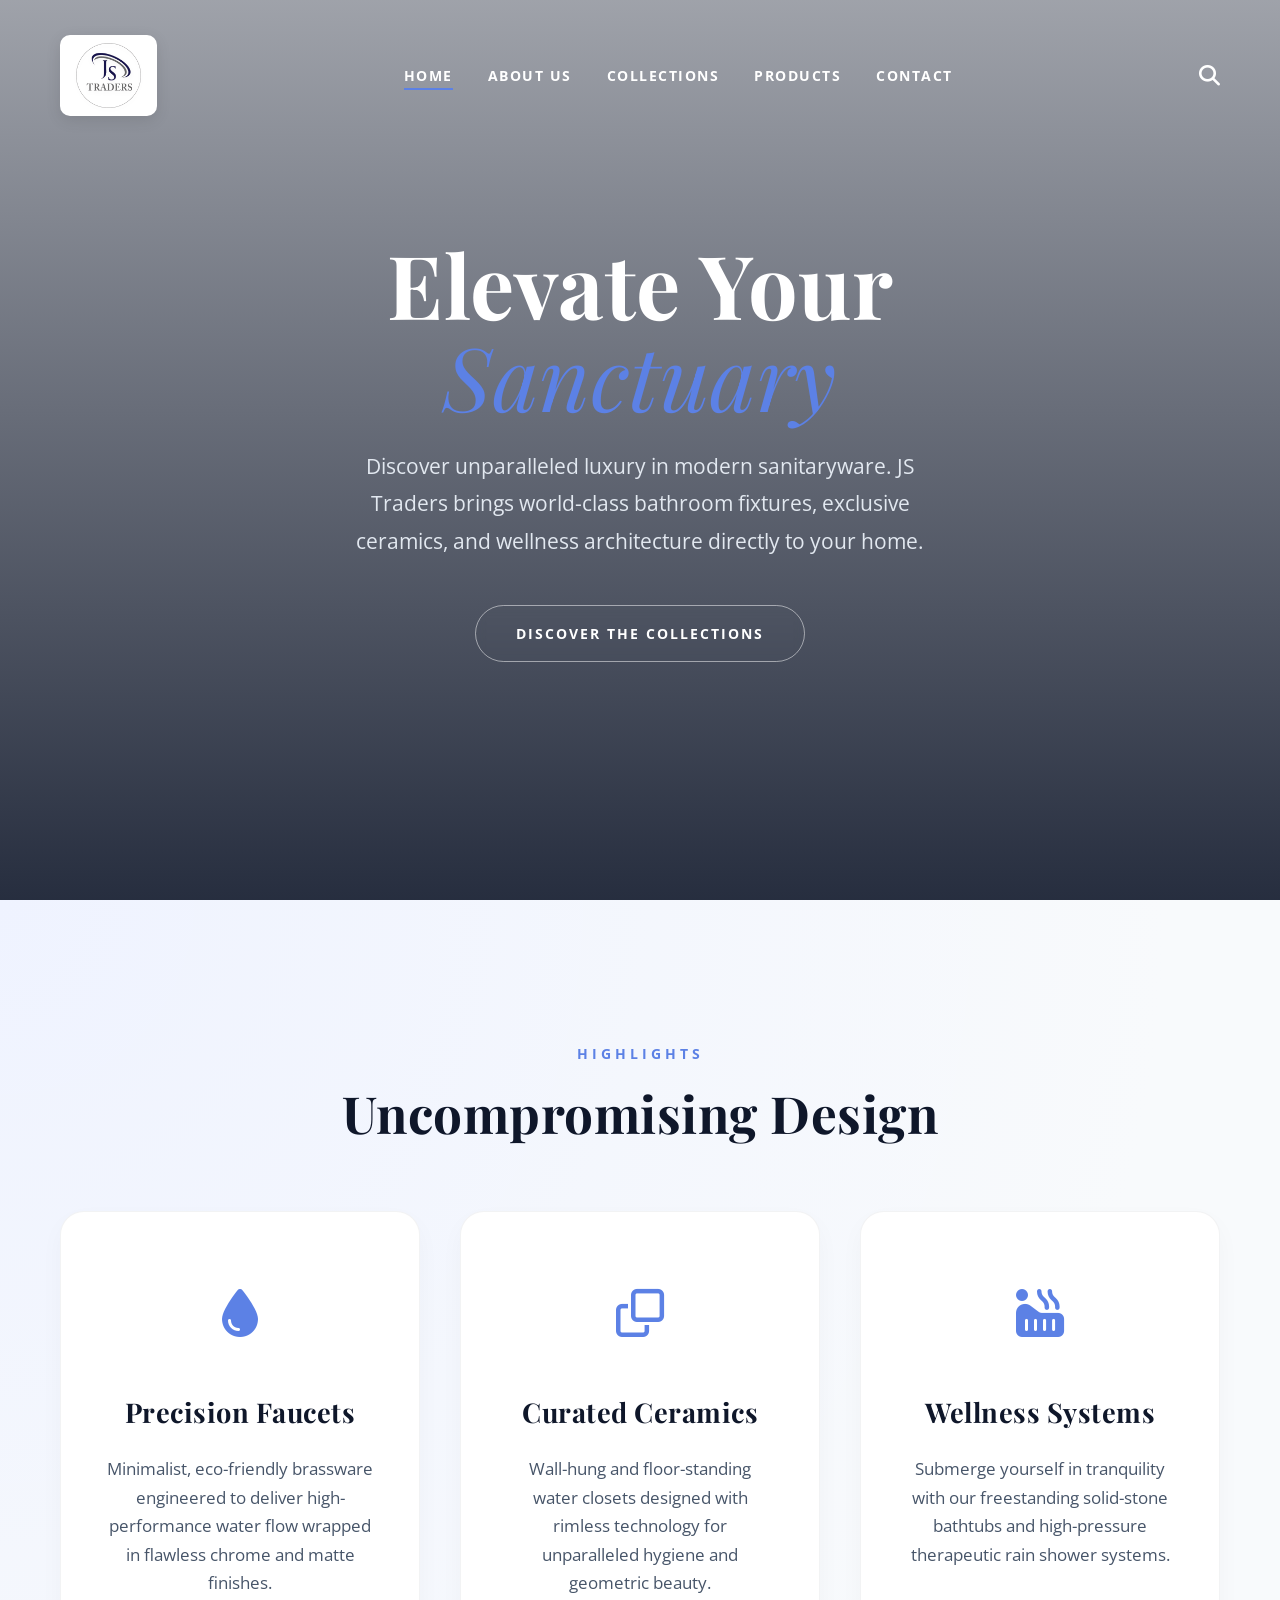
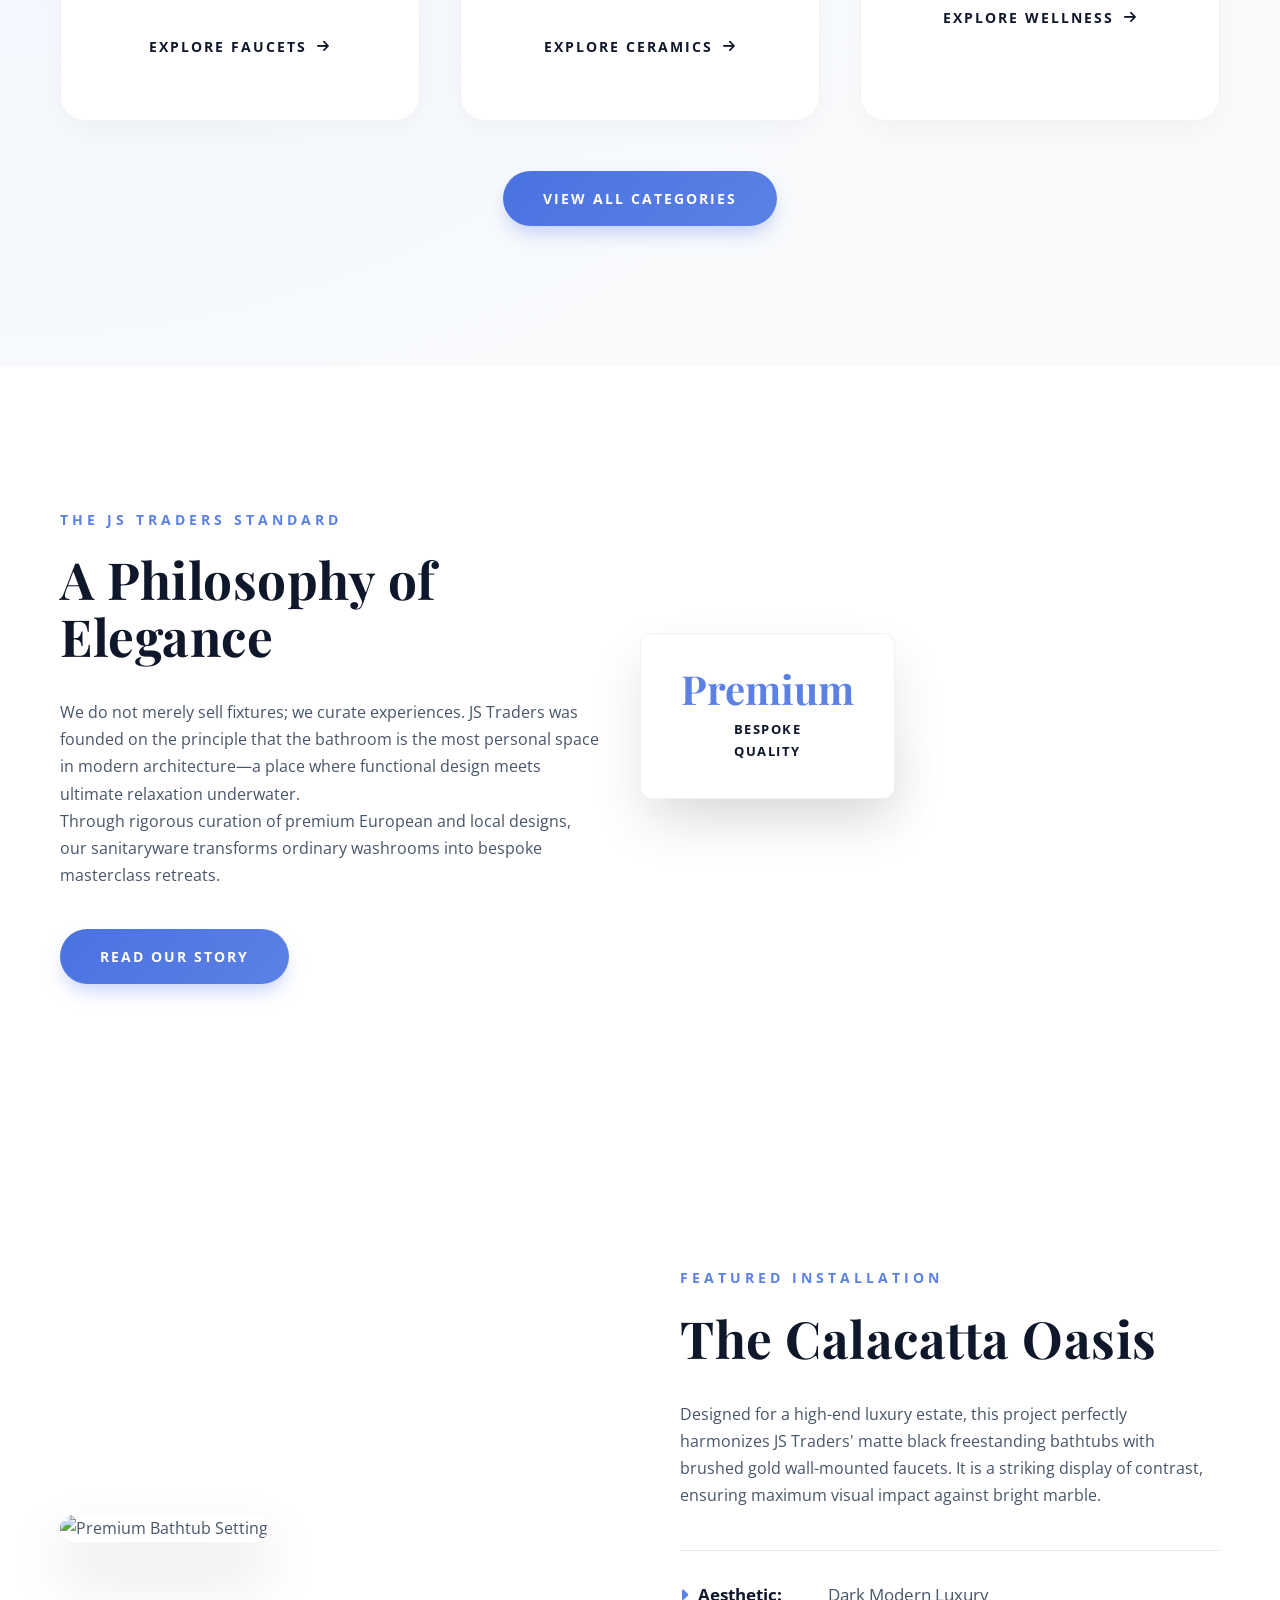
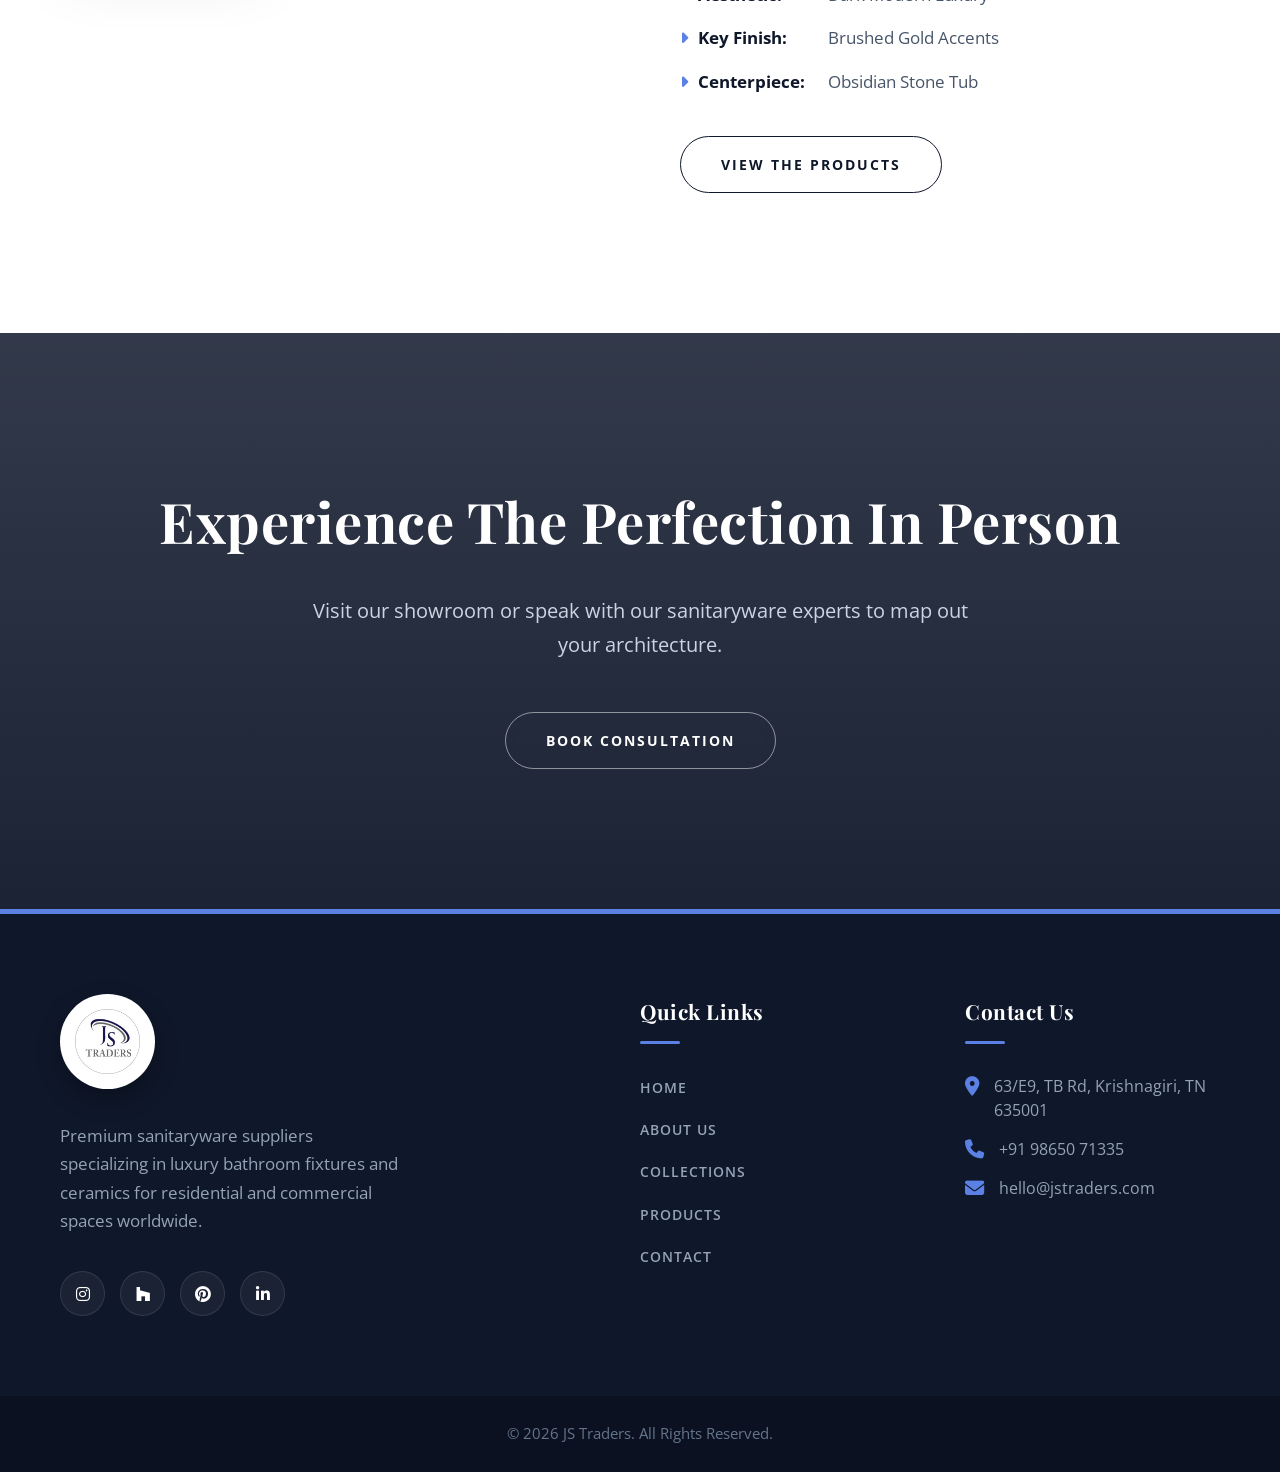
==== index.html @ c9eca6e4 "first commit" ====
<!DOCTYPE html>
<html lang="en">

<head>
    <meta charset="UTF-8">
    <meta name="viewport" content="width=device-width, initial-scale=1.0">
    <title>JS Traders | Premium Sanitaryware</title>
    <link rel="preconnect" href="https://fonts.googleapis.com">
    <link rel="preconnect" href="https://fonts.gstatic.com" crossorigin>
    <link
        href="https://fonts.googleapis.com/css2?family=Open+Sans:wght@300;400;600&family=Playfair+Display:ital,wght@0,400;0,600;0,700;1,400&display=swap"
        rel="stylesheet">
    <link rel="stylesheet" href="https://cdnjs.cloudflare.com/ajax/libs/font-awesome/6.4.0/css/all.min.css">
    <link rel="stylesheet" href="style.css">
</head>

<body>
    <header id="header" class="header">
        <div class="container header-container">
            <a href="index.html" class="logo">
                <img src="logo.png" alt="JS Traders Logo" class="logo-img">
            </a>
            <nav class="nav-menu">
                <ul class="nav-links">
                    <li><a href="index.html" class="active">Home</a></li>
                    <li><a href="about.html">About Us</a></li>
                    <li><a href="collections.html">Collections</a></li>
                    <li><a href="products.html">Products</a></li>
                    <li><a href="contact.html">Contact</a></li>
                </ul>
            </nav>
            <div class="header-actions">
                <button class="search-btn"><i class="fa-solid fa-magnifying-glass"></i></button>
                <button class="menu-toggle" id="menu-toggle">
                    <span class="bar"></span>
                    <span class="bar"></span>
                    <span class="bar"></span>
                </button>
            </div>
        </div>
    </header>

    <!-- Hero Section -->
    <section class="hero" id="home">
        <div class="hero-bg">
            <div class="hero-slide active"
                style="background-image: linear-gradient(rgba(15, 23, 42, 0.4), rgba(15, 23, 42, 0.9)), url('https://images.unsplash.com/photo-1620626011761-996317b8d101?auto=format&fit=crop&w=1920&q=80');">
            </div>
            <div class="hero-slide"
                style="background-image: linear-gradient(rgba(15, 23, 42, 0.4), rgba(15, 23, 42, 0.9)), url('https://images.unsplash.com/photo-1584622650111-993a426fbf0a?auto=format&fit=crop&w=1920&q=80');">
            </div>
            <div class="hero-slide"
                style="background-image: linear-gradient(rgba(15, 23, 42, 0.4), rgba(15, 23, 42, 0.9)), url('https://images.unsplash.com/photo-1600566753086-00f18efc2297?auto=format&fit=crop&w=1920&q=80');">
            </div>
            <div class="hero-slide"
                style="background-image: linear-gradient(rgba(15, 23, 42, 0.4), rgba(15, 23, 42, 0.9)), url('https://images.unsplash.com/photo-1552321554-5fefe8c9ef14?auto=format&fit=crop&w=1920&q=80');">
            </div>
            <div class="hero-slide"
                style="background-image: linear-gradient(rgba(15, 23, 42, 0.4), rgba(15, 23, 42, 0.9)), url('https://images.unsplash.com/photo-1507089947368-19c1da9775ae?auto=format&fit=crop&w=1920&q=80');">
            </div>
        </div>
        <div class="container hero-content">
            <h1 class="hero-title">Elevate Your <br><span>Sanctuary</span></h1>
            <p class="hero-subtitle">Discover unparalleled luxury in modern sanitaryware. JS Traders brings world-class
                bathroom fixtures, exclusive ceramics, and wellness architecture directly to your home.</p>
            <a href="collections.html" class="btn btn-primary">Discover The Collections</a>
        </div>
        <div class="scroll-down">
            <!-- Utilizing the dark theme styles over the image banner -->
            <span style="color: #fff;"></span>
            <div class="mouse" style="border-color: #fff;">
                <div class="wheel" style="background-color: #fff;"></div>
            </div>
        </div>
    </section>

    <!-- Core Collections Teaser -->
    <section class="explore" id="explore">
        <div class="container">
            <div class="section-header text-center">
                <h4 class="section-subtitle">HIGHLIGHTS</h4>
                <h2 class="section-title">Uncompromising Design</h2>
            </div>
            <div class="services-grid">
                <!-- Highlight 1 -->
                <div class="service-card">
                    <div class="service-icon">
                        <i class="fa-solid fa-droplet"></i>
                    </div>
                    <h3>Precision Faucets</h3>
                    <p>Minimalist, eco-friendly brassware engineered to deliver high-performance water flow wrapped in
                        flawless chrome and matte finishes.</p>
                    <a href="collections.html" class="service-link">Explore Faucets <i
                            class="fa-solid fa-arrow-right"></i></a>
                </div>
                <!-- Highlight 2 -->
                <div class="service-card">
                    <div class="service-icon">
                        <i class="fa-regular fa-clone"></i>
                    </div>
                    <h3>Curated Ceramics</h3>
                    <p>Wall-hung and floor-standing water closets designed with rimless technology for unparalleled
                        hygiene and geometric beauty.</p>
                    <a href="collections.html" class="service-link">Explore Ceramics <i
                            class="fa-solid fa-arrow-right"></i></a>
                </div>
                <!-- Highlight 3 -->
                <div class="service-card">
                    <div class="service-icon">
                        <i class="fa-solid fa-hot-tub-person"></i>
                    </div>
                    <h3>Wellness Systems</h3>
                    <p>Submerge yourself in tranquility with our freestanding solid-stone bathtubs and high-pressure
                        therapeutic rain shower systems.</p>
                    <a href="collections.html" class="service-link">Explore Wellness <i
                            class="fa-solid fa-arrow-right"></i></a>
                </div>
            </div>
            <div class="text-center" style="margin-top: 50px;">
                <a href="collections.html" class="btn btn-secondary">View All Categories</a>
            </div>
        </div>
    </section>

    <!-- About Section Teaser -->
    <section class="about" id="about">
        <div class="container about-container">
            <div class="about-text">
                <h4 class="section-subtitle">THE JS TRADERS STANDARD</h4>
                <h2 class="section-title">A Philosophy of Elegance</h2>
                <p>We do not merely sell fixtures; we curate experiences. JS Traders was founded on the principle that
                    the bathroom is the most personal space in modern architecture—a place where functional design meets
                    ultimate relaxation underwater.</p>
                <p>Through rigorous curation of premium European and local designs, our sanitaryware transforms ordinary
                    washrooms into bespoke masterclass retreats.</p>
                <a href="about.html" class="btn btn-secondary mt-4">Read Our Story</a>
            </div>
            <div class="about-image-wrapper">
                <img src="https://images.unsplash.com/photo-1584622650111-993a426fbf0a?ixlib=rb-4.0.3&auto=format&fit=crop&w=1000&q=80"
                    alt="Luxury Modern Bathroom" class="about-img">
                <div class="experience-badge">
                    <span class="years">Premium</span>
                    <span class="text">Bespoke<br>Quality</span>
                </div>
            </div>
        </div>
    </section>

    <!-- Featured Gallery Project -->
    <section class="featured-project" id="gallery">
        <div class="container featured-container">
            <div class="featured-image">
                <img src="https://images.unsplash.com/photo-1585128719715-46776b56a0d1?auto=format&fit=crop&w=800&h=450&q=80"
                    alt="Premium Bathtub Setting">
            </div>
            <div class="featured-content">
                <h4 class="section-subtitle">FEATURED INSTALLATION</h4>
                <h2 class="section-title">The Calacatta Oasis</h2>
                <p>Designed for a high-end luxury estate, this project perfectly harmonizes JS Traders' matte black
                    freestanding bathtubs with brushed gold wall-mounted faucets. It is a striking display of contrast,
                    ensuring maximum visual impact against bright marble.</p>
                <ul class="project-details">
                    <li><strong>Aesthetic:</strong> Dark Modern Luxury</li>
                    <li><strong>Key Finish:</strong> Brushed Gold Accents</li>
                    <li><strong>Centerpiece:</strong> Obsidian Stone Tub</li>
                </ul>
                <a href="products.html" class="btn btn-primary mt-4">View The Products</a>
            </div>
        </div>
    </section>

    <!-- Call to Action -->
    <section class="cta">
        <div class="container cta-container text-center">
            <h2>Experience The Perfection In Person</h2>
            <p>Visit our showroom or speak with our sanitaryware experts to map out your architecture.</p>
            <a href="contact.html" class="btn btn-primary">Book Consultation</a>
        </div>
    </section>

    <!-- Footer -->
    <footer id="contact" class="footer">
        <div class="container footer-grid">
            <div class="footer-col">
                <a href="index.html" class="logo footer-logo">
                    <img src="logo.png" alt="JS Traders Logo" class="logo-img">
                </a>
                <p class="footer-desc">Premium sanitaryware suppliers specializing in luxury bathroom fixtures and
                    ceramics for residential and commercial spaces worldwide.</p>
                <div class="social-links">
                    <a href="#"><i class="fa-brands fa-instagram"></i></a>
                    <a href="#"><i class="fa-brands fa-houzz"></i></a>
                    <a href="#"><i class="fa-brands fa-pinterest"></i></a>
                    <a href="#"><i class="fa-brands fa-linkedin-in"></i></a>
                </div>
            </div>
            <div class="footer-col">
                <h4>Quick Links</h4>
                <ul>
                    <li><a href="index.html">Home</a></li>
                    <li><a href="about.html">About Us</a></li>
                    <li><a href="collections.html">Collections</a></li>
                    <li><a href="products.html">Products</a></li>
                    <li><a href="contact.html">Contact</a></li>
                </ul>
            </div>
            <div class="footer-col">
                <h4>Contact Us</h4>
                <ul class="contact-info">
                    <li><i class="fa-solid fa-location-dot"></i> 63/E9, TB Rd, Krishnagiri, TN 635001</li>
                    <li><i class="fa-solid fa-phone"></i> +91 98650 71335</li>
                    <li><i class="fa-solid fa-envelope"></i> hello@jstraders.com</li>
                </ul>
            </div>
        </div>
        <div class="footer-bottom">
            <div class="container">
                <p>&copy; 2026 JS Traders. All Rights Reserved.</p>
            </div>
        </div>
    </footer>

    <script src="script.js"></script>
</body>

</html>
---- style.css ----
/* 
    JS Traders - Ultra Premium Sanitaryware Theme
    Logo Palette: Slate/Indigo & Sapphire Blue Highlights
*/

:root {
    --primary-color: #0F172A;
    /* Rich Deep Slate */
    --secondary-color: #5c81e5;
    /* User's Sapphire Blue Accent */
    --accent-light: #eff3ff;
    /* Sapphire Tint for backgrounds */
    --text-color: #475569;
    /* Soft reading grey */
    --text-muted: #94a3b8;
    /* Lighter grey for context */
    --bg-main: #ffffff;
    --bg-card: #f8fafc;
    /* Crisp architectural off-white */
    --bg-alt: #f1f5f9;
    --font-heading: 'Playfair Display', serif;
    --font-body: 'Open Sans', sans-serif;
    --transition: all 0.4s cubic-bezier(0.25, 0.8, 0.25, 1);
}

* {
    margin: 0;
    padding: 0;
    box-sizing: border-box;
}

html {
    scroll-behavior: smooth;
}

body {
    font-family: var(--font-body);
    background-color: var(--bg-main);
    color: var(--text-color);
    line-height: 1.7;
    overflow-x: hidden;
}

h1,
h2,
h3,
h4,
h5,
h6 {
    font-family: var(--font-heading);
    color: var(--primary-color);
    font-weight: 700;
    letter-spacing: 0.5px;
}

a {
    text-decoration: none;
    color: inherit;
    transition: var(--transition);
}

ul {
    list-style: none;
}

.container {
    max-width: 1200px;
    margin: 0 auto;
    padding: 0 20px;
}

/* Utilities */
.text-center {
    text-align: center;
}

.mt-4 {
    margin-top: 2.5rem;
}

.section-subtitle {
    display: inline-block;
    color: var(--secondary-color);
    font-family: var(--font-body);
    font-size: 0.85rem;
    font-weight: 700;
    text-transform: uppercase;
    letter-spacing: 4px;
    margin-bottom: 20px;
    position: relative;
}

.section-title {
    font-size: 3.2rem;
    color: var(--primary-color);
    margin-bottom: 35px;
    line-height: 1.1;
}

/* Animations Triggered by Observer */
.reveal-hidden {
    opacity: 0;
    transform: translateY(40px);
    transition: opacity 0.8s cubic-bezier(0.25, 1, 0.5, 1), transform 0.8s cubic-bezier(0.25, 1, 0.5, 1);
}

.reveal-visible {
    opacity: 1;
    transform: translateY(0);
}

.delay-1 {
    transition-delay: 0.1s;
}

.delay-2 {
    transition-delay: 0.2s;
}

/* Advanced Buttons */
.btn {
    display: inline-flex;
    align-items: center;
    justify-content: center;
    padding: 16px 40px;
    font-family: var(--font-body);
    font-size: 0.85rem;
    font-weight: 700;
    text-transform: uppercase;
    letter-spacing: 2px;
    cursor: pointer;
    border: none;
    outline: none;
    border-radius: 50px;
    /* Modern Pill Shape */
    position: relative;
    overflow: hidden;
    z-index: 1;
    transition: var(--transition);
}

.btn-primary {
    background-color: transparent;
    color: var(--primary-color);
    border: 1px solid var(--primary-color);
}

.hero .btn-primary,
.cta .btn-primary,
.page-title .btn-primary {
    color: #fff;
    border-color: rgba(255, 255, 255, 0.5);
    backdrop-filter: blur(5px);
}

.btn-primary::before {
    content: '';
    position: absolute;
    top: 0;
    left: 0;
    width: 0%;
    height: 100%;
    background-color: var(--primary-color);
    z-index: -1;
    transition: var(--transition);
}

.hero .btn-primary::before,
.cta .btn-primary::before {
    background-color: #fff;
}

.btn-primary:hover::before {
    width: 100%;
}

.btn-primary:hover {
    color: #fff;
    border-color: var(--primary-color);
    transform: translateY(-3px);
    box-shadow: 0 10px 20px rgba(0, 0, 0, 0.1);
}

.hero .btn-primary:hover,
.cta .btn-primary:hover {
    color: var(--primary-color);
    border-color: #fff;
}

.btn-secondary {
    background: linear-gradient(135deg, #4A72E0, var(--secondary-color));
    color: #fff;
    box-shadow: 0 10px 20px -5px rgba(92, 129, 229, 0.4);
}

.btn-secondary:hover {
    transform: translateY(-4px) scale(1.02);
    box-shadow: 0 15px 25px -5px rgba(92, 129, 229, 0.6);
}

/* Glassmorphism Header */
.header {
    position: fixed;
    top: 0;
    left: 0;
    width: 100%;
    padding: 35px 0;
    z-index: 1000;
    transition: all 0.5s cubic-bezier(0.16, 1, 0.3, 1);
}

.header.scrolled {
    padding: 15px 0;
    background-color: rgba(255, 255, 255, 0.85);
    backdrop-filter: blur(20px);
    -webkit-backdrop-filter: blur(20px);
    box-shadow: 0 10px 40px rgba(0, 0, 0, 0.05);
    border-bottom: 1px solid rgba(255, 255, 255, 0.5);
}

.header-container {
    display: flex;
    justify-content: space-between;
    align-items: center;
}

.header .logo {
    display: inline-flex;
    align-items: center;
    background: #ffffff;
    padding: 8px 16px;
    border-radius: 10px;
    box-shadow: 0 4px 15px rgba(0, 0, 0, 0.1);
    transition: var(--transition);
}

.header.scrolled .logo {
    background: transparent;
    padding: 0;
    box-shadow: none;
}

.logo-img {
    height: 65px;
    width: auto;
    display: block;
    filter: drop-shadow(0 2px 2px rgba(0, 0, 0, 0.05));
    transition: var(--transition);
    object-fit: contain;
}

.header.scrolled .logo-img {
    height: 55px;
}

.nav-links {
    display: flex;
    gap: 35px;
}

.nav-links li a {
    font-size: 0.9rem;
    font-weight: 700;
    text-transform: uppercase;
    letter-spacing: 1.5px;
    color: #fff;
    position: relative;
    padding-bottom: 5px;
}

.header.scrolled .nav-links li a {
    color: var(--primary-color);
}

.nav-links li a::after {
    content: '';
    position: absolute;
    bottom: 0;
    left: 0;
    width: 0;
    height: 2px;
    background-color: var(--secondary-color);
    transition: var(--transition);
}

.nav-links li a:hover::after,
.nav-links li a.active::after {
    width: 100%;
}

.nav-links li a:hover {
    color: var(--secondary-color);
}

.header.scrolled .nav-links li a:hover {
    color: var(--secondary-color);
}

.header-actions {
    display: flex;
    align-items: center;
    gap: 20px;
}

.search-btn {
    background: transparent;
    border: none;
    color: #fff;
    font-size: 1.3rem;
    cursor: pointer;
    transition: var(--transition);
}

.header.scrolled .search-btn {
    color: var(--primary-color);
}

.search-btn:hover,
.header.scrolled .search-btn:hover {
    transform: scale(1.1);
    color: var(--secondary-color);
}

.menu-toggle {
    display: none;
    background: transparent;
    border: none;
    cursor: pointer;
    flex-direction: column;
    gap: 6px;
    z-index: 1001;
}

.menu-toggle .bar {
    width: 30px;
    height: 2px;
    background-color: #fff;
    transition: var(--transition);
}

.header.scrolled .menu-toggle .bar {
    background-color: var(--primary-color);
}

/* Cinematic Subpage Title */
.page-title {
    padding-top: 200px;
    padding-bottom: 90px;
    background: linear-gradient(rgba(15, 23, 42, 0.7), rgba(15, 23, 42, 0.95)), url('https://images.unsplash.com/photo-1620626011761-996317b8d101?ixlib=rb-4.0.3') center/cover;
    text-align: center;
}

.page-title h1 {
    font-size: 4rem;
    color: #fff;
    margin-bottom: 15px;
    animation: fadeUp 1s ease-out forwards;
}

.page-title p {
    color: var(--secondary-color);
    font-size: 1.1rem;
    text-transform: uppercase;
    letter-spacing: 3px;
    font-weight: 600;
}

/* Dynamic Hero Section */
.hero {
    height: 100vh;
    display: flex;
    align-items: center;
    position: relative;
    overflow: hidden;
}

.hero-bg {
    position: absolute;
    top: 0;
    left: 0;
    width: 100%;
    height: 100%;
    z-index: -1;
    overflow: hidden;
}

.hero-slide {
    position: absolute;
    top: 0;
    left: 0;
    width: 100%;
    height: 100%;
    background-size: cover;
    background-position: center;
    opacity: 0;
    transition: opacity 1.5s ease-in-out, transform 10s ease-in-out;
    transform: scale(1.1);
}

.hero-slide.active {
    opacity: 1;
    transform: scale(1);
}

@keyframes zoomOut {
    0% {
        transform: scale(1.15);
    }

    100% {
        transform: scale(1);
    }
}

.hero-content {
    max-width: 850px;
    margin: 0 auto;
    text-align: center;
    display: flex;
    flex-direction: column;
    align-items: center;
}

.hero-title {
    font-size: 5.5rem;
    color: #ffffff;
    line-height: 1.05;
    margin-bottom: 25px;
    opacity: 0;
    transform: translateY(40px);
    animation: fadeUp 1.2s 0.3s forwards cubic-bezier(0.16, 1, 0.3, 1);
}

.hero-title span {
    color: var(--secondary-color);
    font-style: italic;
    font-weight: 400;
}

.hero-subtitle {
    font-size: 1.3rem;
    color: #e2e8f0;
    margin: 0 auto 45px auto;
    max-width: 600px;
    opacity: 0;
    transform: translateY(30px);
    animation: fadeUp 1.2s 0.5s forwards cubic-bezier(0.16, 1, 0.3, 1);
    line-height: 1.8;
}

.hero .btn {
    opacity: 0;
    transform: translateY(30px);
    animation: fadeUp 1.2s 0.7s forwards cubic-bezier(0.16, 1, 0.3, 1);
}

@keyframes fadeUp {
    to {
        opacity: 1;
        transform: translateY(0);
    }
}

/* About Section */
.about {
    padding: 140px 0;
    background-color: var(--bg-main);
}

.about-container {
    display: grid;
    grid-template-columns: 1fr 1fr;
    gap: 80px;
    align-items: center;
}

.about-image-wrapper {
    position: relative;
}

.about-img {
    width: 100%;
    height: auto;
    border-radius: 20px;
    box-shadow: 0 30px 60px rgba(15, 23, 42, 0.15);
}

.experience-badge {
    position: absolute;
    bottom: -40px;
    left: -40px;
    background-color: var(--bg-main);
    color: var(--primary-color);
    padding: 35px 40px;
    display: flex;
    flex-direction: column;
    align-items: center;
    justify-content: center;
    box-shadow: 0 25px 50px rgba(0, 0, 0, 0.1);
    border-radius: 12px;
    border: 1px solid rgba(0, 0, 0, 0.05);
}

.experience-badge .years {
    font-family: var(--font-heading);
    font-size: 2.5rem;
    font-weight: 700;
    line-height: 1;
    color: var(--secondary-color);
}

.experience-badge .text {
    font-weight: 700;
    text-transform: uppercase;
    text-align: center;
    letter-spacing: 1.5px;
    font-size: 0.8rem;
    margin-top: 10px;
    color: var(--primary-color);
}

/* Explore Services Container */
.explore {
    padding: 140px 0;
    background-color: var(--bg-card);
    position: relative;
}

.explore::before {
    content: '';
    position: absolute;
    top: 0;
    left: 0;
    width: 100%;
    height: 100%;
    background: radial-gradient(circle at top left, var(--accent-light), transparent 70%);
    pointer-events: none;
}

.services-grid {
    display: grid;
    grid-template-columns: repeat(3, 1fr);
    gap: 40px;
    margin-top: 70px;
}

/* Creative Hover Cards */
.service-card {
    background-color: #ffffff;
    padding: 60px 45px;
    border-radius: 24px;
    transition: all 0.5s cubic-bezier(0.16, 1, 0.3, 1);
    position: relative;
    overflow: hidden;
    box-shadow: 0 10px 25px rgba(15, 23, 42, 0.03);
    border: 1px solid rgba(15, 23, 42, 0.05);
    z-index: 1;
    text-align: center;
}

.service-card::after {
    content: '';
    position: absolute;
    bottom: 0;
    left: 0;
    width: 100%;
    height: 4px;
    background: var(--secondary-color);
    transform: scaleX(0);
    transform-origin: left;
    transition: transform 0.5s ease;
}

.service-card:hover {
    transform: translateY(-15px);
    box-shadow: 0 30px 60px rgba(92, 129, 229, 0.12);
    border-color: rgba(92, 129, 229, 0.2);
}

.service-card:hover::after {
    transform: scaleX(1);
}

.service-icon {
    font-size: 3rem;
    color: var(--secondary-color);
    margin-bottom: 35px;
    transition: transform 0.5s ease;
}

.service-card:hover .service-icon {
    transform: scale(1.1) rotate(5deg);
}

.service-card h3 {
    font-size: 1.7rem;
    color: var(--primary-color);
    margin-bottom: 20px;
}

.service-card p {
    color: var(--text-color);
    margin-bottom: 35px;
    font-size: 1.05rem;
}

.service-link {
    color: var(--primary-color);
    font-weight: 700;
    font-size: 0.85rem;
    text-transform: uppercase;
    letter-spacing: 2px;
    display: inline-flex;
    align-items: center;
    gap: 10px;
    position: relative;
}

.service-link i {
    transition: transform 0.3s ease;
}

.service-link:hover {
    color: var(--secondary-color);
}

.service-link:hover i {
    transform: translateX(5px);
}

/* Featured Project */
.featured-project {
    padding: 140px 0;
    background-color: var(--bg-main);
    overflow: hidden;
}

.featured-container {
    display: grid;
    grid-template-columns: 1fr 1fr;
    gap: 80px;
    align-items: center;
}

.featured-image {
    position: relative;
}

.featured-image img {
    width: 100%;
    height: 100%;
    object-fit: cover;
    box-shadow: 0 30px 60px rgba(15, 23, 42, 0.15);
    border-radius: 20px;
}

.featured-image::after {
    content: '';
    position: absolute;
    inset: -20px;
    border: 2px solid var(--accent-light);
    z-index: -1;
    border-radius: 25px;
    transform: translate(20px, 20px);
}

.project-details {
    margin-top: 40px;
    border-top: 1px solid rgba(0, 0, 0, 0.08);
    padding-top: 30px;
    display: grid;
    gap: 15px;
}

.project-details li {
    color: var(--text-color);
    font-size: 1.05rem;
    display: flex;
    align-items: center;
    gap: 10px;
}

.project-details li::before {
    content: '\f0da';
    font-family: "Font Awesome 6 Free";
    font-weight: 900;
    color: var(--secondary-color);
}

.project-details strong {
    color: var(--primary-color);
    min-width: 120px;
    font-weight: 700;
}

/* Call to Action */
.cta {
    padding: 140px 0;
    position: relative;
    isolation: isolate;
    background: linear-gradient(rgba(15, 23, 42, 0.85), rgba(15, 23, 42, 0.95)), url('https://images.unsplash.com/photo-1552321554-5fefe8c9ef14?ixlib=rb-4.0.3') center/cover fixed;
}

.cta h2 {
    font-size: 3.5rem;
    color: #fff;
    margin-bottom: 25px;
}

.cta p {
    font-size: 1.25rem;
    margin-bottom: 50px;
    color: #cbd5e1;
    max-width: 700px;
    margin-inline: auto;
}

/* Footer Deep Integration */
.footer {
    background-color: var(--primary-color);
    padding: 100px 0 0;
    position: relative;
    border-top: 5px solid var(--secondary-color);
}

.footer-grid {
    display: grid;
    grid-template-columns: 2fr 1fr 1fr;
    gap: 70px;
    margin-bottom: 80px;
}

.footer-logo {
    display: inline-block;
    margin-bottom: 25px;
    background: #fff;
    padding: 15px;
    border-radius: 50%;
    box-shadow: 0 10px 25px rgba(0, 0, 0, 0.3);
}

.footer-desc {
    color: #94a3b8;
    font-size: 1.05rem;
    margin-bottom: 35px;
    max-width: 340px;
}

.social-links {
    display: flex;
    gap: 15px;
}

.social-links a {
    display: flex;
    align-items: center;
    justify-content: center;
    width: 45px;
    height: 45px;
    background-color: rgba(255, 255, 255, 0.05);
    color: #fff;
    border-radius: 50%;
    transition: var(--transition);
    border: 1px solid rgba(255, 255, 255, 0.1);
}

.social-links a:hover {
    background-color: var(--secondary-color);
    color: #fff;
    transform: translateY(-5px);
    border-color: var(--secondary-color);
    box-shadow: 0 10px 20px rgba(92, 129, 229, 0.3);
}

.footer-col h4 {
    color: #fff;
    font-size: 1.3rem;
    margin-bottom: 30px;
    position: relative;
    padding-bottom: 15px;
}

.footer-col h4::after {
    content: '';
    position: absolute;
    bottom: 0;
    left: 0;
    width: 40px;
    height: 3px;
    background-color: var(--secondary-color);
    border-radius: 3px;
}

.footer-col ul {
    display: grid;
    gap: 15px;
}

.footer-col ul li a {
    color: #94a3b8;
    font-weight: 600;
    text-transform: uppercase;
    letter-spacing: 1px;
    font-size: 0.85rem;
    transition: var(--transition);
    display: inline-block;
}

.footer-col ul li a:hover {
    color: #fff;
    transform: translateX(8px);
}

.contact-info {
    display: grid;
    gap: 20px;
}

.contact-info li {
    display: flex;
    align-items: flex-start;
    gap: 15px;
    color: #94a3b8;
    line-height: 1.5;
}

.contact-info i {
    color: var(--secondary-color);
    font-size: 1.2rem;
    margin-top: 3px;
}

.footer-bottom {
    background-color: #0B1120;
    padding: 30px 0;
    text-align: center;
    color: #64748b;
    font-size: 0.95rem;
}

/* Contact Page Enhancements */
.contact-page {
    background-color: var(--bg-main);
}

.contact-layout {
    display: grid;
    grid-template-columns: 1fr 1.2fr;
    gap: 80px;
    align-items: start;
}

.contact-info-large li {
    display: flex;
    gap: 25px;
    margin-bottom: 40px;
}

.contact-info-large .icon i {
    font-size: 1.8rem;
    color: var(--secondary-color);
    background: var(--accent-light);
    width: 70px;
    height: 70px;
    display: flex;
    align-items: center;
    justify-content: center;
    border-radius: 50%;
    box-shadow: 0 10px 20px rgba(92, 129, 229, 0.1);
}

.contact-info-large h4 {
    margin-bottom: 8px;
    font-size: 1.3rem;
    color: var(--primary-color);
}

.contact-info-large p {
    color: var(--text-color);
    font-size: 1.05rem;
}

.contact-form-wrapper {
    background: #fff;
    padding: 50px;
    border-radius: 25px;
    box-shadow: 0 25px 50px rgba(15, 23, 42, 0.08);
    border: 1px solid rgba(15, 23, 42, 0.05);
}

.input-group {
    margin-bottom: 30px;
}

.input-group label {
    display: block;
    margin-bottom: 12px;
    color: var(--primary-color);
    font-weight: 700;
    font-size: 0.9rem;
    text-transform: uppercase;
    letter-spacing: 1px;
}

.input-group input,
.input-group select,
.input-group textarea {
    width: 100%;
    padding: 18px 20px;
    background: var(--bg-card);
    border: 1px solid rgba(0, 0, 0, 0.05);
    color: var(--primary-color);
    font-family: var(--font-body);
    font-size: 1rem;
    transition: var(--transition);
    border-radius: 12px;
}

.input-group input:focus,
.input-group select:focus,
.input-group textarea:focus {
    border-color: var(--secondary-color);
    background: #fff;
    outline: none;
    box-shadow: 0 0 0 4px rgba(92, 129, 229, 0.1);
}

/* Gallery Mastergrid */
.gallery-page {
    background-color: var(--bg-card);
}

.gallery-grid {
    display: grid;
    grid-template-columns: repeat(auto-fill, minmax(350px, 1fr));
    gap: 40px;
}

.gallery-item {
    position: relative;
    overflow: hidden;
    aspect-ratio: 16/9;
    border-radius: 20px;
    box-shadow: 0 20px 40px rgba(15, 23, 42, 0.08);
    cursor: pointer;
}

.gallery-item img {
    width: 100%;
    height: 100%;
    object-fit: cover;
    transition: transform 0.8s cubic-bezier(0.16, 1, 0.3, 1);
}

.gallery-item:hover img {
    transform: scale(1.1);
}

.gallery-overlay {
    position: absolute;
    inset: 0;
    background: linear-gradient(to top, rgba(15, 23, 42, 0.95) 0%, rgba(15, 23, 42, 0.4) 50%, transparent 100%);
    padding: 40px 30px;
    display: flex;
    flex-direction: column;
    justify-content: flex-end;
    opacity: 0;
    transition: all 0.5s ease;
}

.gallery-item:hover .gallery-overlay {
    opacity: 1;
}

.gallery-overlay h4 {
    color: #fff;
    font-size: 1.8rem;
    margin-bottom: 10px;
    transform: translateY(20px);
    transition: transform 0.5s cubic-bezier(0.16, 1, 0.3, 1);
}

.gallery-overlay p {
    color: var(--secondary-color);
    font-size: 0.9rem;
    text-transform: uppercase;
    letter-spacing: 2px;
    font-weight: 700;
    transform: translateY(20px);
    transition: transform 0.5s cubic-bezier(0.16, 1, 0.3, 1) 0.1s;
}

.gallery-item:hover h4,
.gallery-item:hover p {
    transform: translateY(0);
}

/* Responsive Overrides */
@media (max-width: 992px) {

    .about-container,
    .featured-container {
        grid-template-columns: 1fr;
    }

    .featured-image {
        order: -1;
    }

    .services-grid {
        grid-template-columns: repeat(2, 1fr);
    }

    .hero-title {
        font-size: 4rem;
    }

    .contact-layout {
        grid-template-columns: 1fr;
        gap: 40px;
    }
}

@media (max-width: 768px) {
    .nav-menu {
        position: fixed;
        top: 0;
        right: -100%;
        width: 100%;
        height: 100vh;
        background-color: rgba(15, 23, 42, 0.98);
        backdrop-filter: blur(15px);
        display: flex;
        align-items: center;
        justify-content: center;
        transition: var(--transition);
    }

    .nav-menu.active {
        right: 0;
    }

    .nav-links {
        flex-direction: column;
        align-items: center;
        gap: 40px;
    }

    .nav-links li a {
        font-size: 1.5rem;
    }

    .menu-toggle {
        display: flex;
    }

    .menu-toggle.active .bar:nth-child(1) {
        transform: translateY(8px) rotate(45deg);
        background-color: #fff !important;
    }

    .menu-toggle.active .bar:nth-child(2) {
        opacity: 0;
    }

    .menu-toggle.active .bar:nth-child(3) {
        transform: translateY(-8px) rotate(-45deg);
        background-color: #fff !important;
    }

    .services-grid {
        grid-template-columns: 1fr;
    }

    .footer-grid {
        grid-template-columns: 1fr;
        gap: 50px;
    }

    .hero-title {
        font-size: 3.2rem;
    }

    .section-title {
        font-size: 2.5rem;
    }
}

.footer {
    background-color: var(--primary-color);
    padding: 80px 0 0;
    position: relative;
    border-top: 5px solid var(--secondary-color);
}

.footer-bottom {
    background-color: #0B1120;
    padding: 25px 0;
    text-align: center;
    color: #64748b;
    font-size: 0.95rem;
}
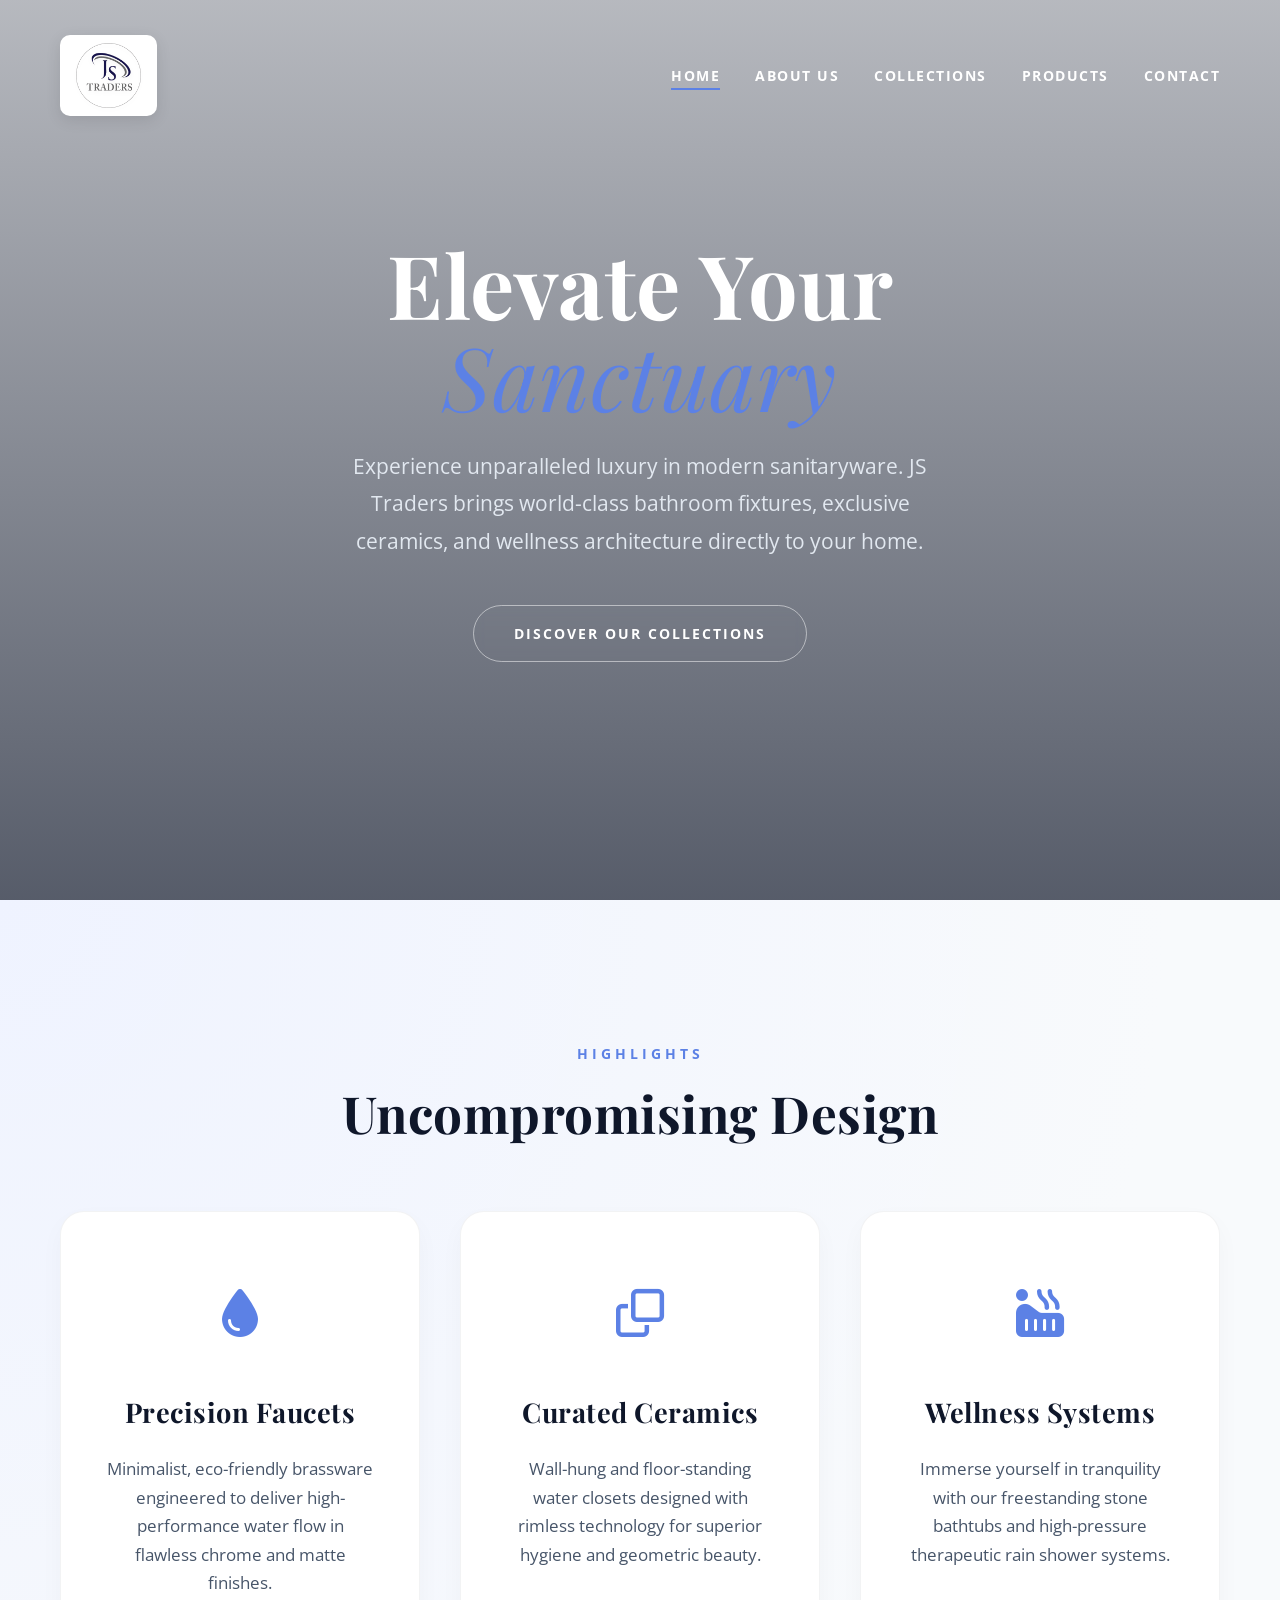
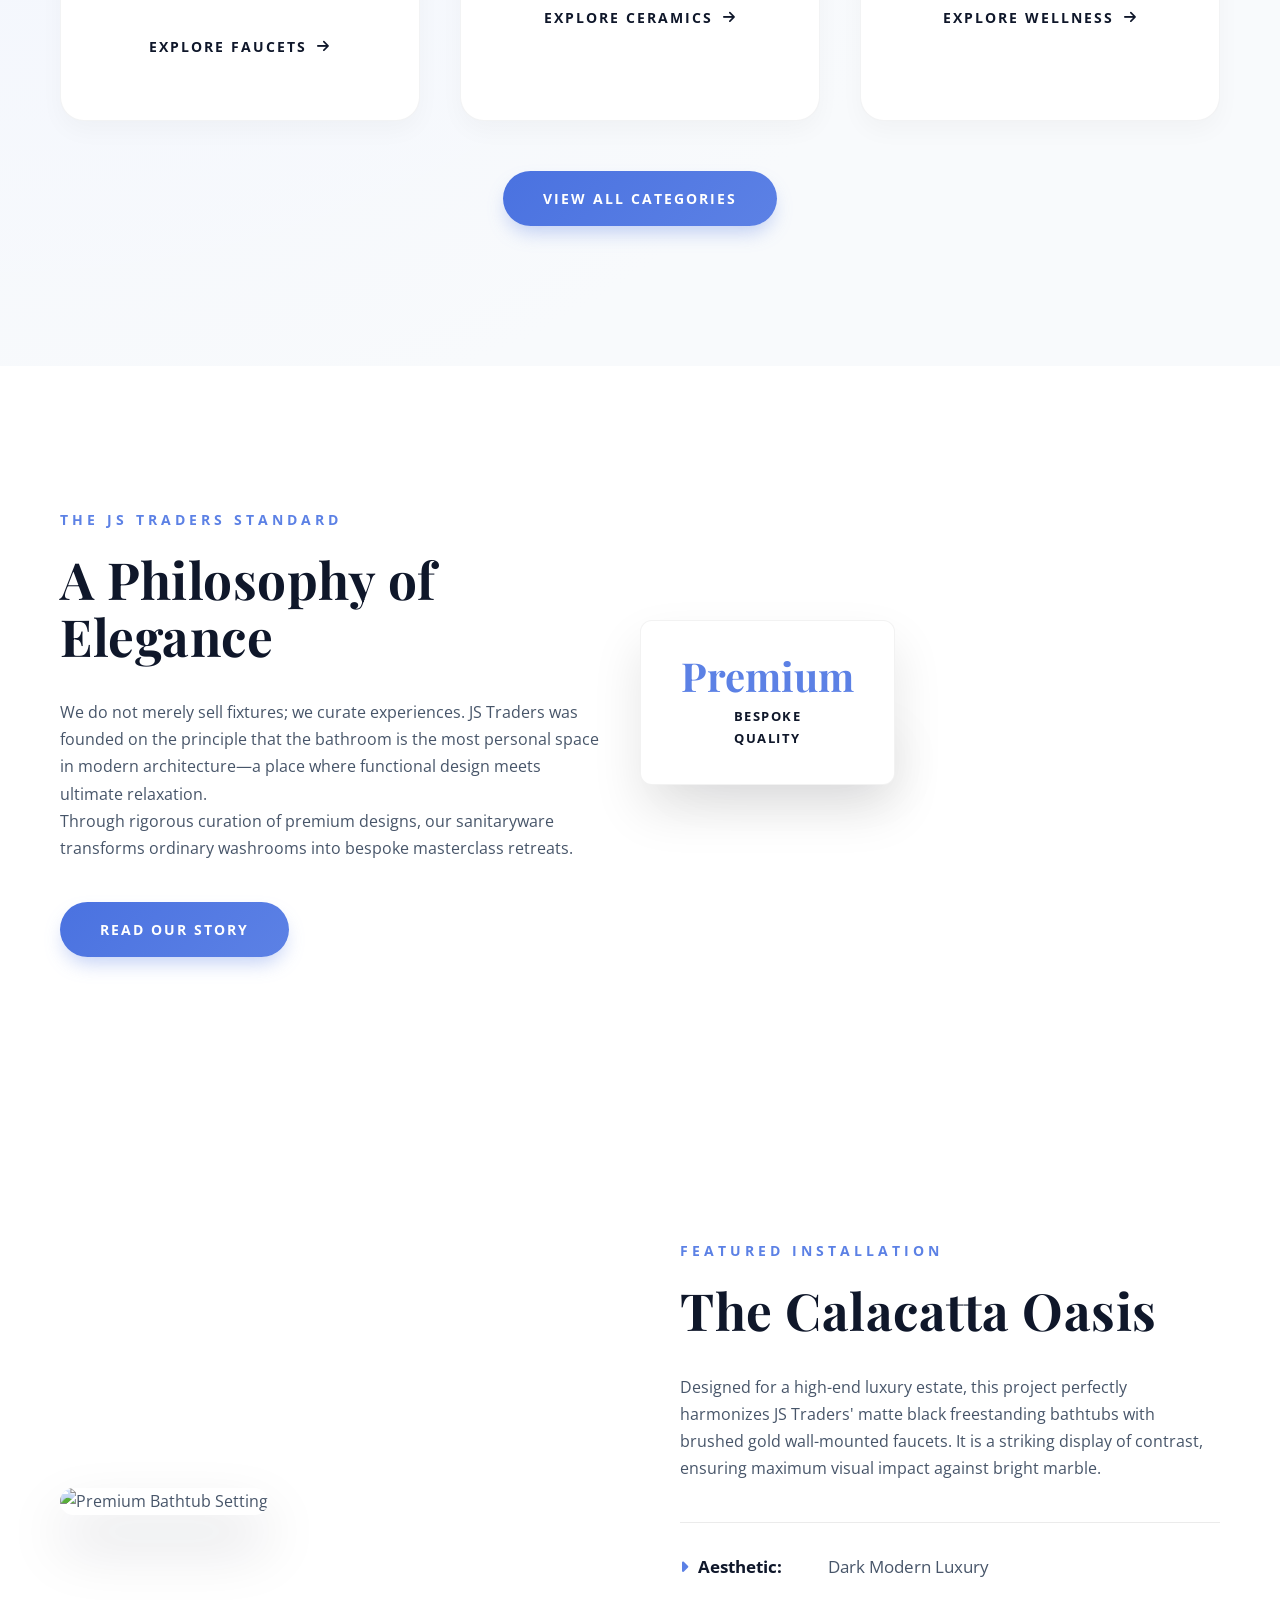
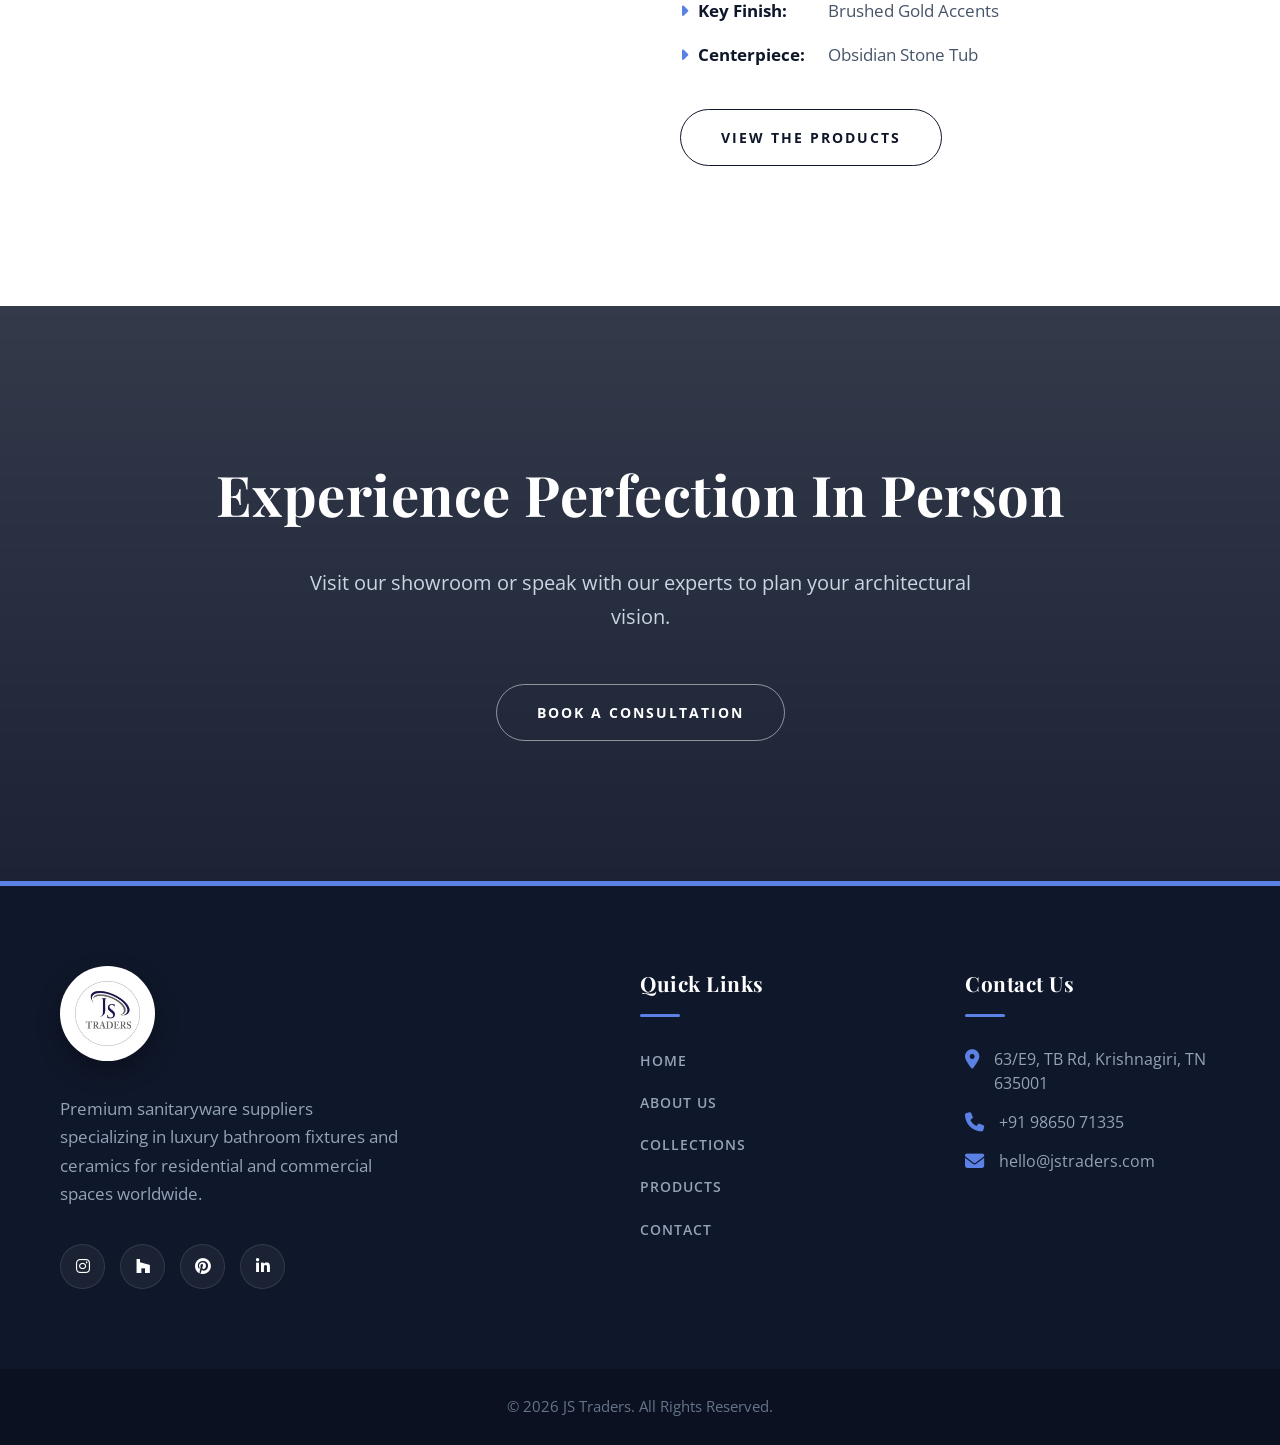
==== commit 7cdacf09: "changes" ====
--- a/index.html
+++ b/index.html
@@ -29,49 +29,26 @@
                     <li><a href="contact.html">Contact</a></li>
                 </ul>
             </nav>
-            <div class="header-actions">
-                <button class="search-btn"><i class="fa-solid fa-magnifying-glass"></i></button>
-                <button class="menu-toggle" id="menu-toggle">
-                    <span class="bar"></span>
-                    <span class="bar"></span>
-                    <span class="bar"></span>
-                </button>
-            </div>
+
         </div>
     </header>
 
     <!-- Hero Section -->
     <section class="hero" id="home">
         <div class="hero-bg">
-            <div class="hero-slide active"
-                style="background-image: linear-gradient(rgba(15, 23, 42, 0.4), rgba(15, 23, 42, 0.9)), url('https://images.unsplash.com/photo-1620626011761-996317b8d101?auto=format&fit=crop&w=1920&q=80');">
-            </div>
-            <div class="hero-slide"
-                style="background-image: linear-gradient(rgba(15, 23, 42, 0.4), rgba(15, 23, 42, 0.9)), url('https://images.unsplash.com/photo-1584622650111-993a426fbf0a?auto=format&fit=crop&w=1920&q=80');">
-            </div>
-            <div class="hero-slide"
-                style="background-image: linear-gradient(rgba(15, 23, 42, 0.4), rgba(15, 23, 42, 0.9)), url('https://images.unsplash.com/photo-1600566753086-00f18efc2297?auto=format&fit=crop&w=1920&q=80');">
-            </div>
-            <div class="hero-slide"
-                style="background-image: linear-gradient(rgba(15, 23, 42, 0.4), rgba(15, 23, 42, 0.9)), url('https://images.unsplash.com/photo-1552321554-5fefe8c9ef14?auto=format&fit=crop&w=1920&q=80');">
-            </div>
-            <div class="hero-slide"
-                style="background-image: linear-gradient(rgba(15, 23, 42, 0.4), rgba(15, 23, 42, 0.9)), url('https://images.unsplash.com/photo-1507089947368-19c1da9775ae?auto=format&fit=crop&w=1920&q=80');">
-            </div>
+            <video autoplay muted loop playsinline class="hero-video">
+                <source src="Video%20Project%201%20(1).mp4" type="video/mp4">
+            </video>
+            <div class="hero-overlay"></div>
         </div>
         <div class="container hero-content">
             <h1 class="hero-title">Elevate Your <br><span>Sanctuary</span></h1>
-            <p class="hero-subtitle">Discover unparalleled luxury in modern sanitaryware. JS Traders brings world-class
+            <p class="hero-subtitle">Experience unparalleled luxury in modern sanitaryware. JS Traders brings
+                world-class
                 bathroom fixtures, exclusive ceramics, and wellness architecture directly to your home.</p>
-            <a href="collections.html" class="btn btn-primary">Discover The Collections</a>
-        </div>
-        <div class="scroll-down">
-            <!-- Utilizing the dark theme styles over the image banner -->
-            <span style="color: #fff;"></span>
-            <div class="mouse" style="border-color: #fff;">
-                <div class="wheel" style="background-color: #fff;"></div>
-            </div>
-        </div>
+            <a href="collections.html" class="btn btn-primary">Discover Our Collections</a>
+        </div>
+
     </section>
 
     <!-- Core Collections Teaser -->
@@ -88,7 +65,7 @@
                         <i class="fa-solid fa-droplet"></i>
                     </div>
                     <h3>Precision Faucets</h3>
-                    <p>Minimalist, eco-friendly brassware engineered to deliver high-performance water flow wrapped in
+                    <p>Minimalist, eco-friendly brassware engineered to deliver high-performance water flow in
                         flawless chrome and matte finishes.</p>
                     <a href="collections.html" class="service-link">Explore Faucets <i
                             class="fa-solid fa-arrow-right"></i></a>
@@ -99,7 +76,7 @@
                         <i class="fa-regular fa-clone"></i>
                     </div>
                     <h3>Curated Ceramics</h3>
-                    <p>Wall-hung and floor-standing water closets designed with rimless technology for unparalleled
+                    <p>Wall-hung and floor-standing water closets designed with rimless technology for superior
                         hygiene and geometric beauty.</p>
                     <a href="collections.html" class="service-link">Explore Ceramics <i
                             class="fa-solid fa-arrow-right"></i></a>
@@ -110,7 +87,7 @@
                         <i class="fa-solid fa-hot-tub-person"></i>
                     </div>
                     <h3>Wellness Systems</h3>
-                    <p>Submerge yourself in tranquility with our freestanding solid-stone bathtubs and high-pressure
+                    <p>Immerse yourself in tranquility with our freestanding stone bathtubs and high-pressure
                         therapeutic rain shower systems.</p>
                     <a href="collections.html" class="service-link">Explore Wellness <i
                             class="fa-solid fa-arrow-right"></i></a>
@@ -130,8 +107,8 @@
                 <h2 class="section-title">A Philosophy of Elegance</h2>
                 <p>We do not merely sell fixtures; we curate experiences. JS Traders was founded on the principle that
                     the bathroom is the most personal space in modern architecture—a place where functional design meets
-                    ultimate relaxation underwater.</p>
-                <p>Through rigorous curation of premium European and local designs, our sanitaryware transforms ordinary
+                    ultimate relaxation.</p>
+                <p>Through rigorous curation of premium designs, our sanitaryware transforms ordinary
                     washrooms into bespoke masterclass retreats.</p>
                 <a href="about.html" class="btn btn-secondary mt-4">Read Our Story</a>
             </div>
@@ -172,9 +149,9 @@
     <!-- Call to Action -->
     <section class="cta">
         <div class="container cta-container text-center">
-            <h2>Experience The Perfection In Person</h2>
-            <p>Visit our showroom or speak with our sanitaryware experts to map out your architecture.</p>
-            <a href="contact.html" class="btn btn-primary">Book Consultation</a>
+            <h2>Experience Perfection In Person</h2>
+            <p>Visit our showroom or speak with our experts to plan your architectural vision.</p>
+            <a href="contact.html" class="btn btn-primary">Book a Consultation</a>
         </div>
     </section>
 
--- a/style.css
+++ b/style.css
@@ -384,32 +384,25 @@
     overflow: hidden;
 }
 
-.hero-slide {
+.hero-video {
+    position: absolute;
+    top: 50%;
+    left: 50%;
+    width: 100%;
+    height: 100%;
+    object-fit: cover;
+    transform: translate(-50%, -50%);
+    z-index: -2;
+}
+
+.hero-overlay {
     position: absolute;
     top: 0;
     left: 0;
     width: 100%;
     height: 100%;
-    background-size: cover;
-    background-position: center;
-    opacity: 0;
-    transition: opacity 1.5s ease-in-out, transform 10s ease-in-out;
-    transform: scale(1.1);
-}
-
-.hero-slide.active {
-    opacity: 1;
-    transform: scale(1);
-}
-
-@keyframes zoomOut {
-    0% {
-        transform: scale(1.15);
-    }
-
-    100% {
-        transform: scale(1);
-    }
+    background: linear-gradient(rgba(15, 23, 42, 0.3), rgba(15, 23, 42, 0.7));
+    z-index: -1;
 }
 
 .hero-content {
@@ -419,6 +412,8 @@
     display: flex;
     flex-direction: column;
     align-items: center;
+    position: relative;
+    z-index: 2;
 }
 
 .hero-title {
@@ -932,7 +927,7 @@
 
 .gallery-grid {
     display: grid;
-    grid-template-columns: repeat(auto-fill, minmax(350px, 1fr));
+    grid-template-columns: repeat(auto-fill, minmax(280px, 1fr));
     gap: 40px;
 }
 
@@ -1034,6 +1029,7 @@
         align-items: center;
         justify-content: center;
         transition: var(--transition);
+        z-index: 999;
     }
 
     .nav-menu.active {
@@ -1083,6 +1079,28 @@
 
     .section-title {
         font-size: 2.5rem;
+    }
+}
+
+@media (max-width: 480px) {
+    .hero-title {
+        font-size: 2.5rem;
+    }
+
+    .section-title {
+        font-size: 2rem;
+    }
+
+    .container {
+        padding: 0 20px;
+    }
+
+    .gallery-grid {
+        grid-template-columns: 1fr;
+    }
+
+    .hero-subtitle {
+        font-size: 1rem;
     }
 }
 
@@ -1099,4 +1117,43 @@
     text-align: center;
     color: #64748b;
     font-size: 0.95rem;
+}
+
+html,
+body {
+    overflow-x: hidden;
+    width: 100%;
+}
+
+.grid-container {
+    display: grid;
+    grid-template-columns: repeat(2, 1fr);
+    gap: 50px;
+    color: var(--text-color);
+}
+
+.grid-item img {
+    max-width: 100%;
+    height: auto;
+    border-radius: 10px;
+}
+
+.left-part h1 {
+    font-size: 2rem;
+    font-weight: 700;
+    margin-bottom: 20px;
+}
+
+.left-part p {
+    font-size: 1rem;
+    font-weight: 400;
+    margin-bottom: 20px;
+}
+
+.left-part {
+    padding: 20px;
+}
+
+.right-part {
+    padding: 20px;
 }
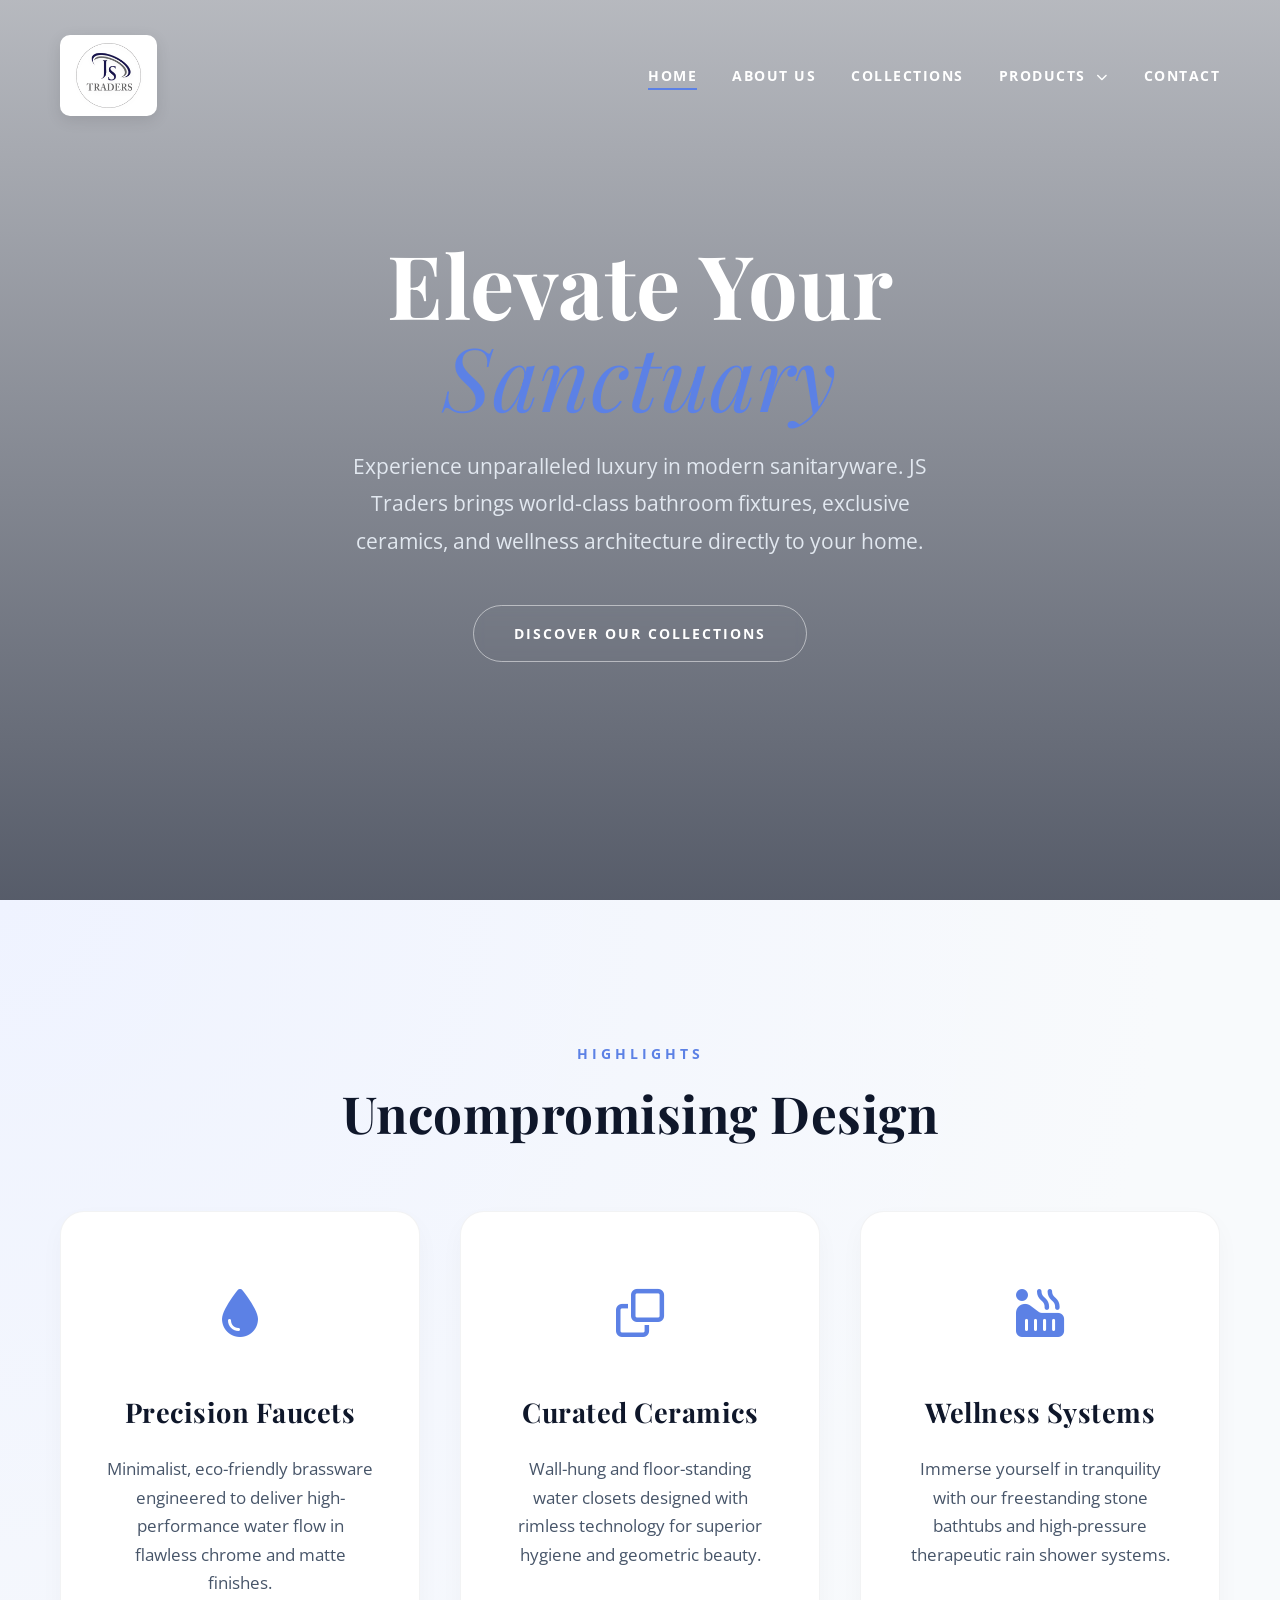
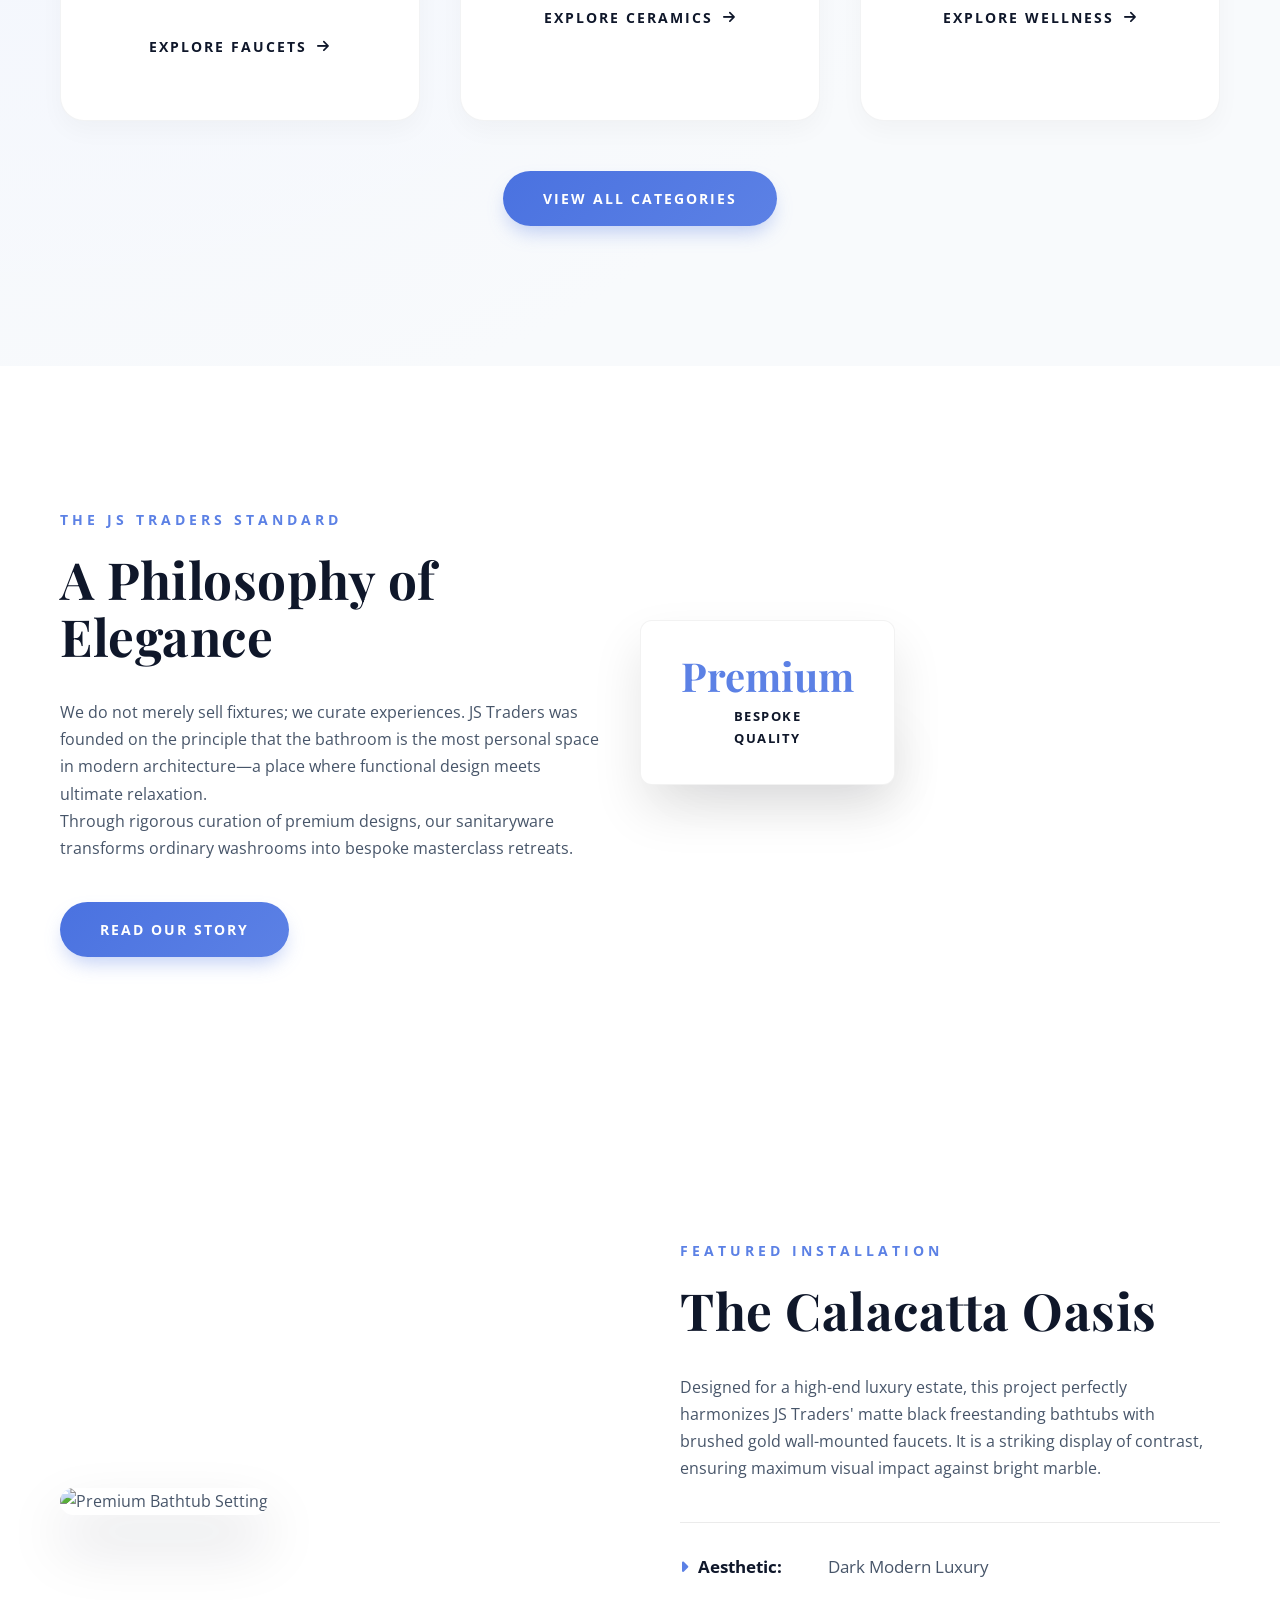
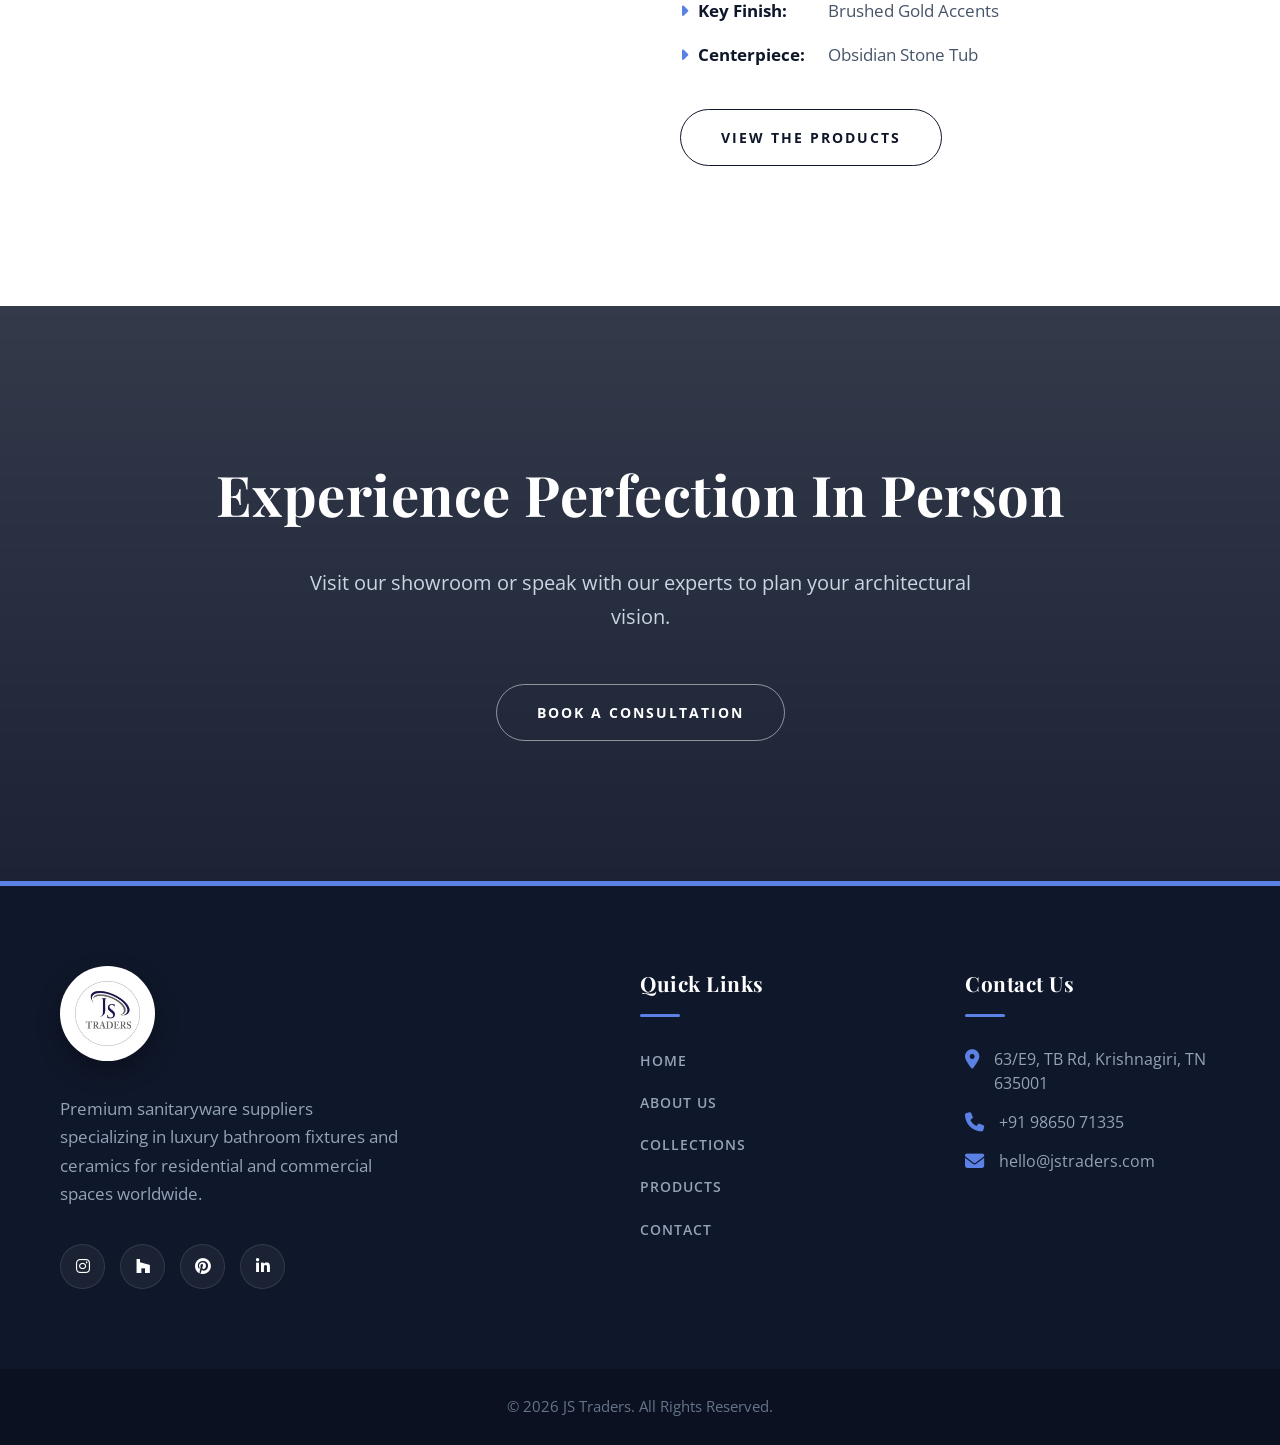
==== commit d7dc4b29: "changes" ====
--- a/index.html
+++ b/index.html
@@ -25,7 +25,18 @@
                     <li><a href="index.html" class="active">Home</a></li>
                     <li><a href="about.html">About Us</a></li>
                     <li><a href="collections.html">Collections</a></li>
-                    <li><a href="products.html">Products</a></li>
+                    <li class="dropdown">
+                        <a href="#">Products <i class="fa-solid fa-chevron-down"
+                                style="font-size: 0.7rem; margin-left: 5px;"></i></a>
+                        <ul class="dropdown-menu">
+                            <li><a href="faucets.html">Faucets & Showers</a></li>
+                            <li><a href="ceramics.html">Premium Ceramics</a></li>
+                            <li><a href="bathtubs.html">Bathtubs & Wellness</a></li>
+                            <li><a href="smart-toilets.html">Smart Toilets</a></li>
+                            <li><a href="vanities.html">Luxury Vanities</a></li>
+                            <li><a href="accessories.html">Bathroom Accessories</a></li>
+                        </ul>
+                    </li>
                     <li><a href="contact.html">Contact</a></li>
                 </ul>
             </nav>
--- a/style.css
+++ b/style.css
@@ -288,6 +288,71 @@
     width: 100%;
 }
 
+/* Dropdown Menu Styles */
+.dropdown {
+    position: relative;
+}
+
+.dropdown-menu {
+    position: absolute;
+    top: 100%;
+    left: 50%;
+    transform: translateX(-50%) translateY(20px);
+    background-color: #ffffff;
+    min-width: 500px;
+    box-shadow: 0 20px 50px rgba(0, 0, 0, 0.2);
+    border-radius: 16px;
+    padding: 20px;
+    opacity: 0;
+    visibility: hidden;
+    transition: all 0.4s cubic-bezier(0.16, 1, 0.3, 1);
+    z-index: 1000;
+    border: 1px solid rgba(0, 0, 0, 0.05);
+    display: grid;
+    grid-template-columns: repeat(2, 1fr);
+    gap: 10px;
+}
+
+.dropdown:hover .dropdown-menu {
+    opacity: 1;
+    visibility: visible;
+    transform: translateX(-50%) translateY(0);
+}
+
+.dropdown-menu li {
+    width: 100%;
+}
+
+.dropdown-menu li a {
+    display: flex;
+    align-items: center;
+    padding: 15px 20px;
+    color: var(--primary-color) !important;
+    text-transform: none;
+    font-weight: 600;
+    font-size: 0.95rem;
+    letter-spacing: 0.5px;
+    transition: var(--transition);
+    border-bottom: none;
+    border-radius: 8px;
+}
+
+.dropdown-menu li a:hover {
+    background-color: var(--accent-light);
+    color: var(--secondary-color) !important;
+    padding-left: 25px;
+}
+
+.dropdown-menu li a::after {
+    display: none;
+}
+
+/* For scrolled header - ensure dropdown items remain readable */
+.header.scrolled .dropdown-menu {
+    background-color: #ffffff;
+    box-shadow: 0 10px 30px rgba(0, 0, 0, 0.1);
+}
+
 .nav-links li a:hover {
     color: var(--secondary-color);
 }
@@ -1104,6 +1169,21 @@
     }
 }
 
+/* Mobile Adjustments for Dropdown Grid */
+@media (max-width: 992px) {
+    .dropdown-menu {
+        min-width: 100% !important;
+        grid-template-columns: 1fr !important;
+        gap: 0 !important;
+        padding: 0 !important;
+        display: none; /* Controlled by JS */
+    }
+    
+    .dropdown.active .dropdown-menu {
+        display: block !important;
+    }
+}
+
 .footer {
     background-color: var(--primary-color);
     padding: 80px 0 0;
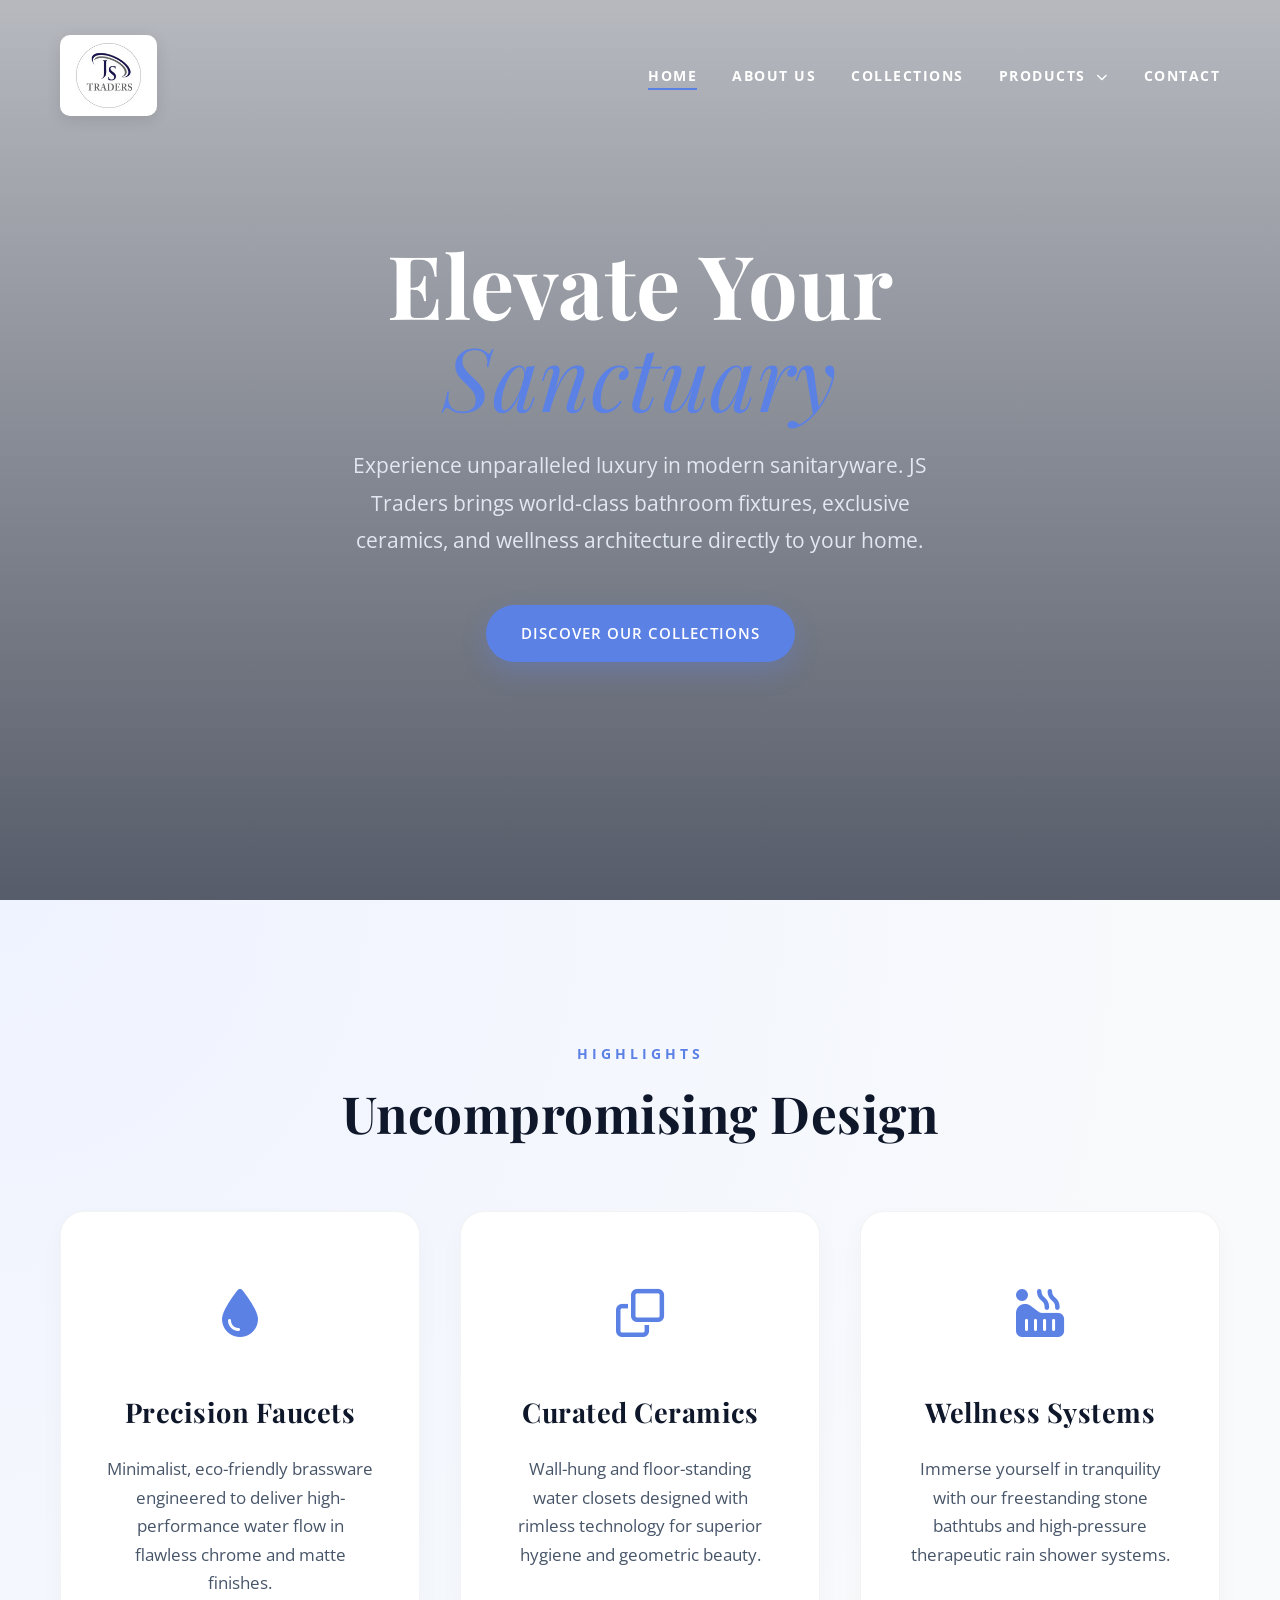
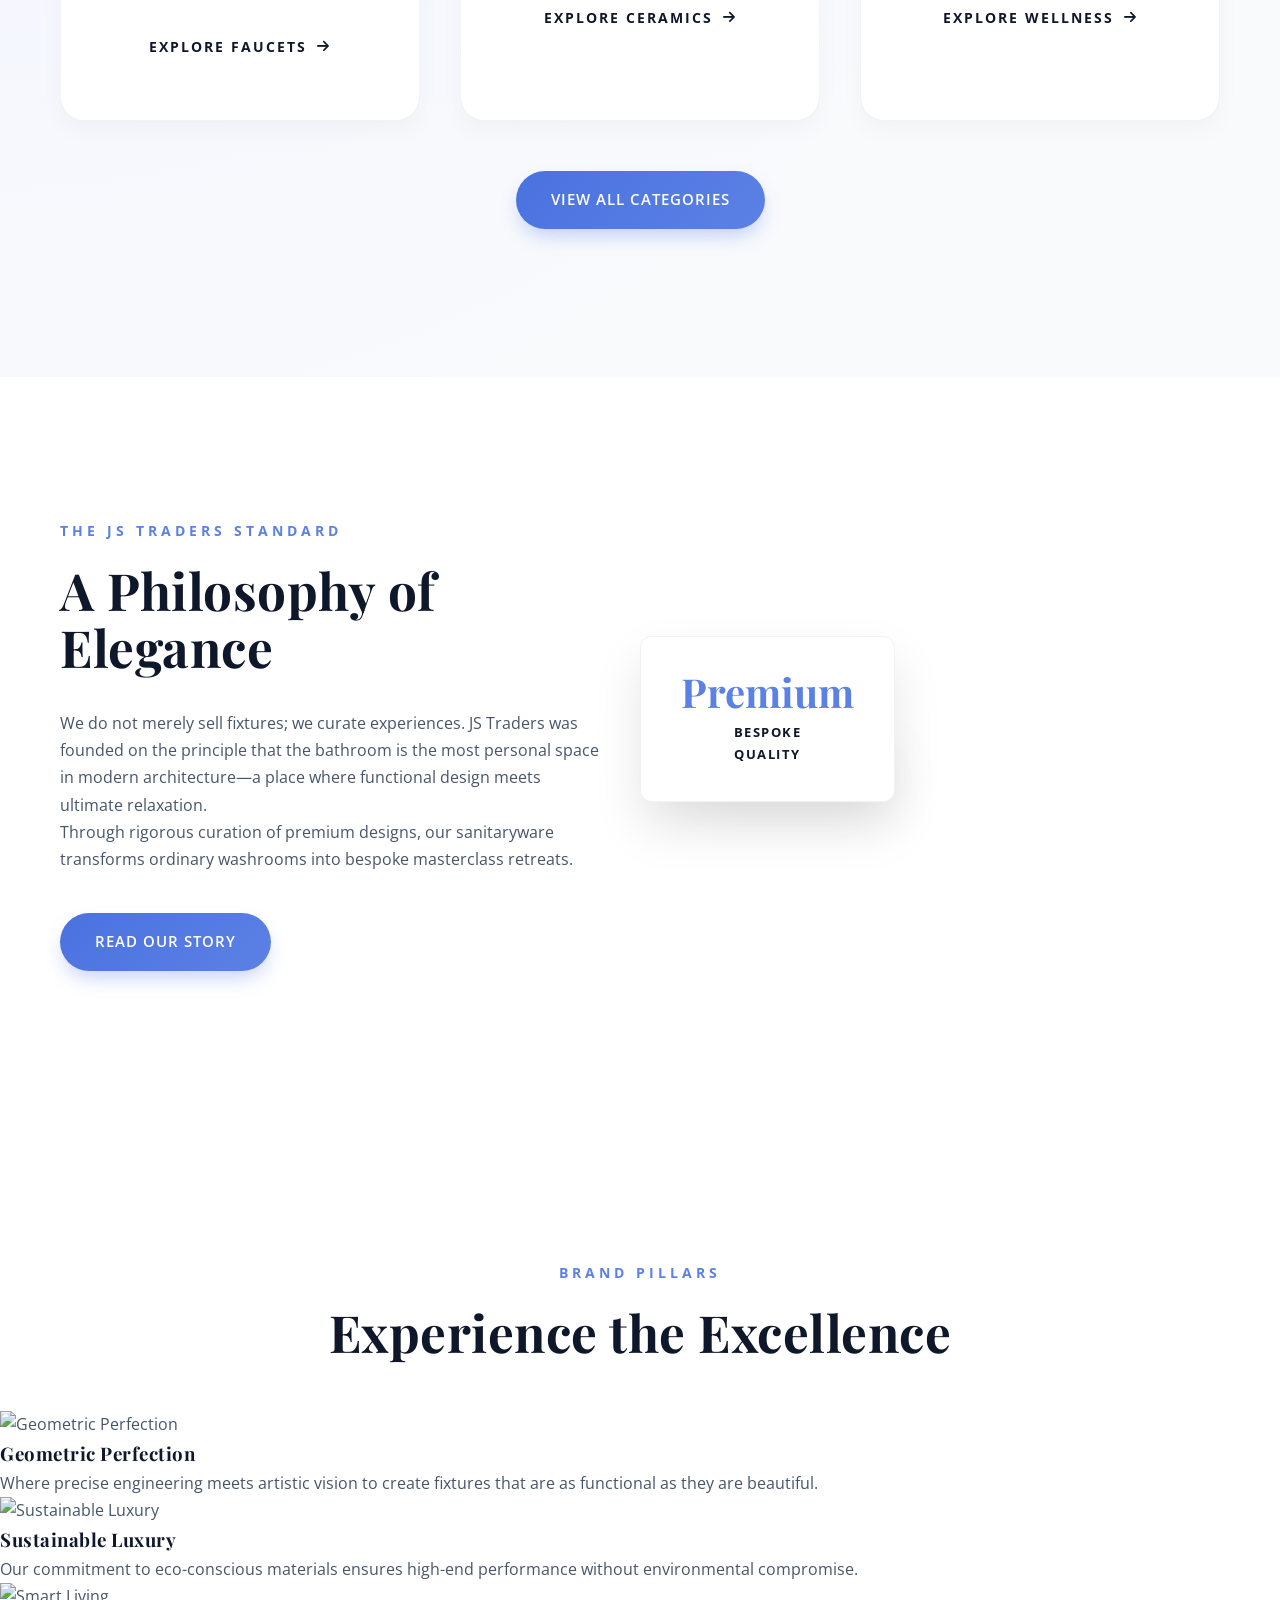
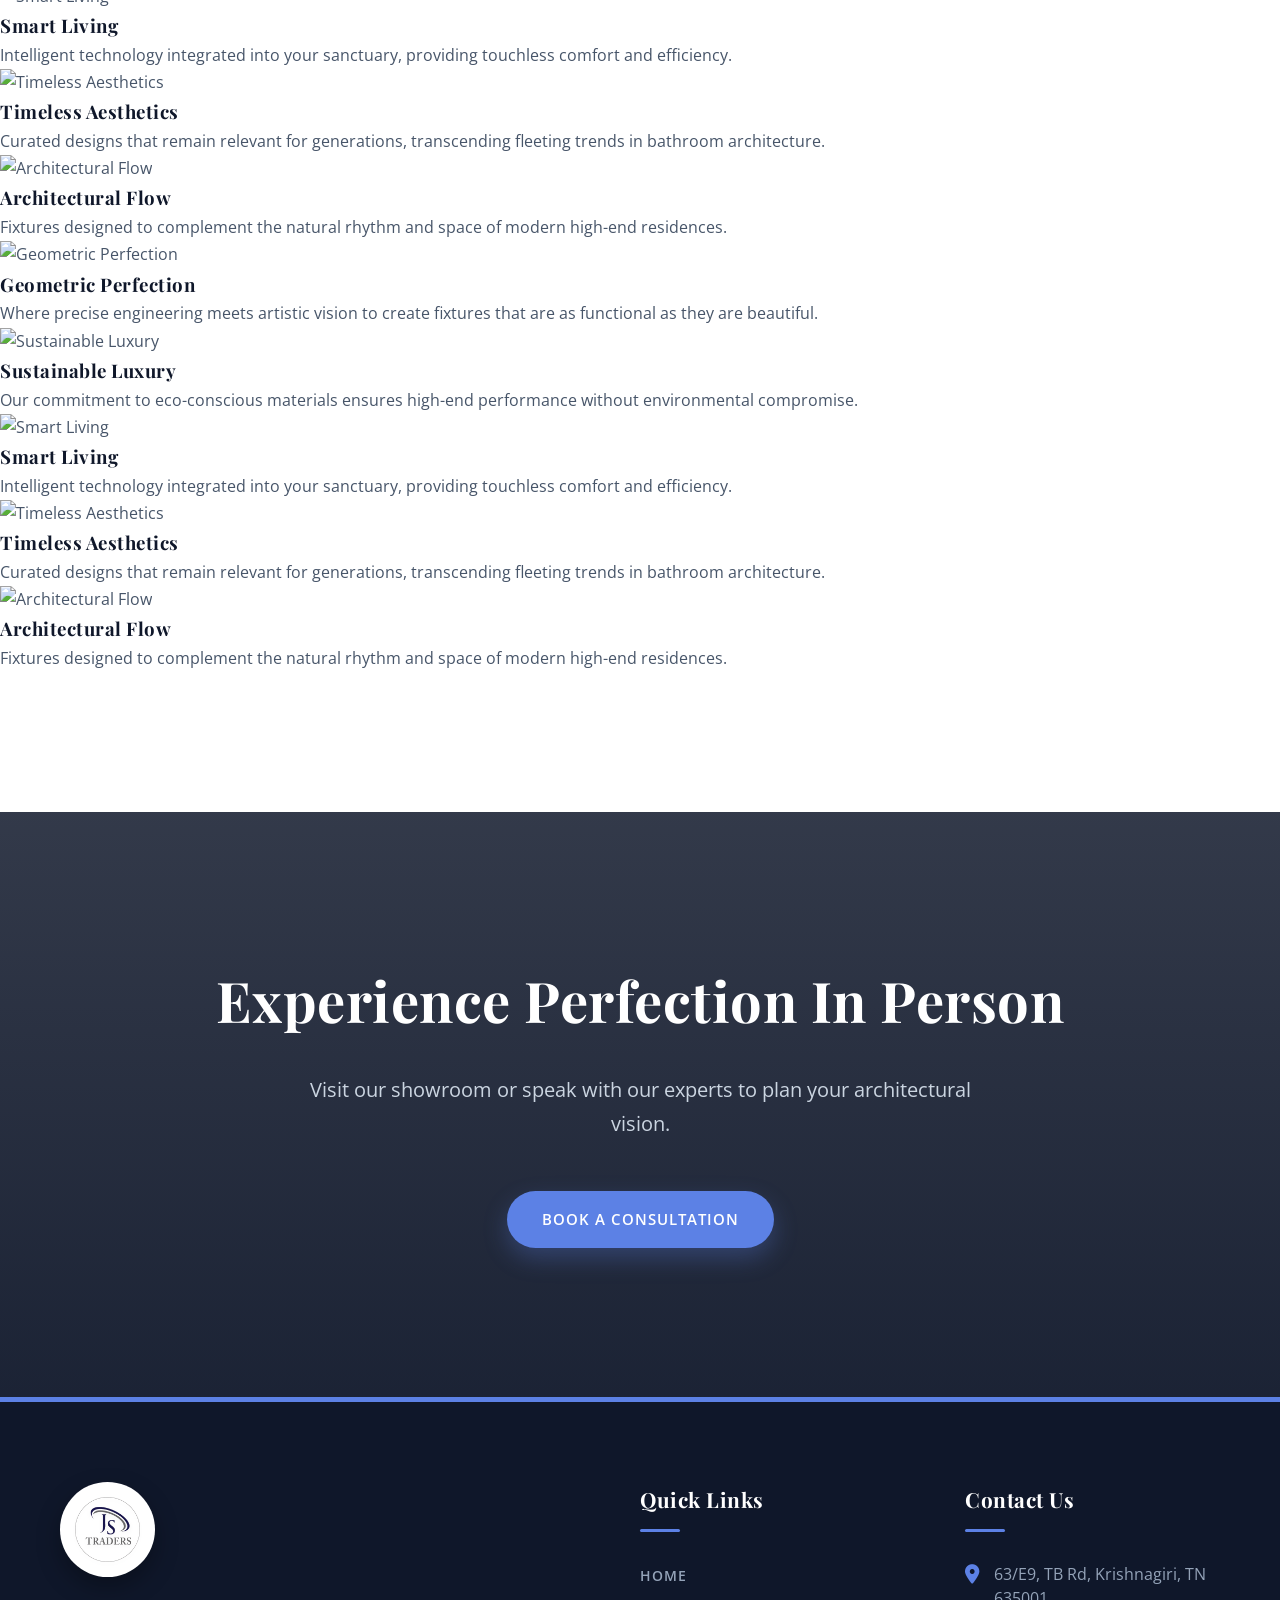
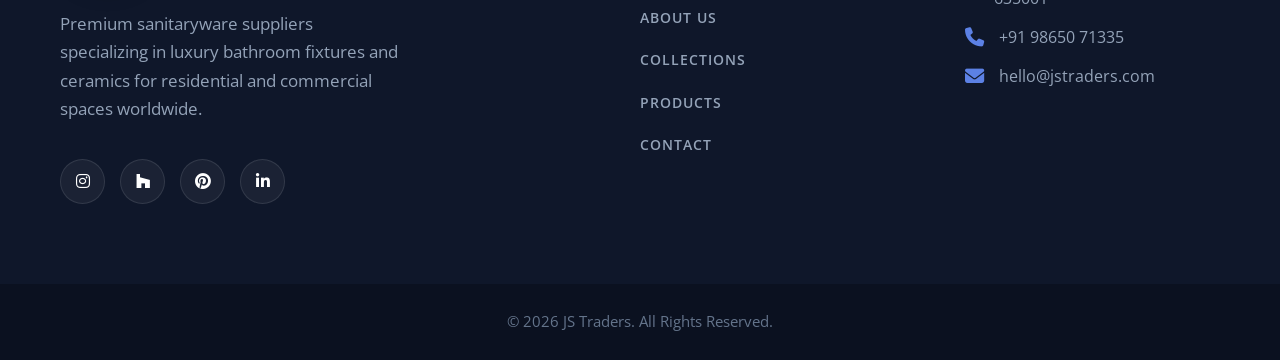
==== commit 52536185: "changes" ====
--- a/index.html
+++ b/index.html
@@ -136,23 +136,131 @@
 
     <!-- Featured Gallery Project -->
     <section class="featured-project" id="gallery">
-        <div class="container featured-container">
-            <div class="featured-image">
-                <img src="https://images.unsplash.com/photo-1585128719715-46776b56a0d1?auto=format&fit=crop&w=800&h=450&q=80"
-                    alt="Premium Bathtub Setting">
-            </div>
-            <div class="featured-content">
-                <h4 class="section-subtitle">FEATURED INSTALLATION</h4>
-                <h2 class="section-title">The Calacatta Oasis</h2>
-                <p>Designed for a high-end luxury estate, this project perfectly harmonizes JS Traders' matte black
-                    freestanding bathtubs with brushed gold wall-mounted faucets. It is a striking display of contrast,
-                    ensuring maximum visual impact against bright marble.</p>
-                <ul class="project-details">
-                    <li><strong>Aesthetic:</strong> Dark Modern Luxury</li>
-                    <li><strong>Key Finish:</strong> Brushed Gold Accents</li>
-                    <li><strong>Centerpiece:</strong> Obsidian Stone Tub</li>
-                </ul>
-                <a href="products.html" class="btn btn-primary mt-4">View The Products</a>
+        <div class="container">
+            <div class="section-header text-center">
+                <h4 class="section-subtitle">BRAND PILLARS</h4>
+                <h2 class="section-title">Experience the Excellence</h2>
+            </div>
+        </div>
+        <div class="excellence-carousel-wrapper" style="margin-top: 50px;">
+            <div class="excellence-carousel-content">
+                <!-- Card 1 -->
+                <div class="excellence-card">
+                    <div class="excellence-card-img">
+                        <img src="https://images.unsplash.com/photo-1616486029423-aaa4789e8c9a?auto=format&fit=crop&w=800&q=80"
+                            alt="Geometric Perfection">
+                    </div>
+                    <div class="excellence-card-text">
+                        <h3>Geometric Perfection</h3>
+                        <p>Where precise engineering meets artistic vision to create fixtures that are as functional as
+                            they are beautiful.</p>
+                    </div>
+                </div>
+                <!-- Card 2 -->
+                <div class="excellence-card">
+                    <div class="excellence-card-img">
+                        <img src="https://images.unsplash.com/photo-1584622650111-993a426fbf0a?auto=format&fit=crop&w=800&q=80"
+                            alt="Sustainable Luxury">
+                    </div>
+                    <div class="excellence-card-text">
+                        <h3>Sustainable Luxury</h3>
+                        <p>Our commitment to eco-conscious materials ensures high-end performance without environmental
+                            compromise.</p>
+                    </div>
+                </div>
+                <!-- Card 3 -->
+                <div class="excellence-card">
+                    <div class="excellence-card-img">
+                        <img src="https://images.unsplash.com/photo-1507089947368-19c1da9775ae?auto=format&fit=crop&w=800&q=80"
+                            alt="Smart Living">
+                    </div>
+                    <div class="excellence-card-text">
+                        <h3>Smart Living</h3>
+                        <p>Intelligent technology integrated into your sanctuary, providing touchless comfort and
+                            efficiency.</p>
+                    </div>
+                </div>
+                <!-- Card 4 -->
+                <div class="excellence-card">
+                    <div class="excellence-card-img">
+                        <img src="https://images.unsplash.com/photo-1600566752355-35792bedcfea?auto=format&fit=crop&w=800&q=80"
+                            alt="Timeless Aesthetics">
+                    </div>
+                    <div class="excellence-card-text">
+                        <h3>Timeless Aesthetics</h3>
+                        <p>Curated designs that remain relevant for generations, transcending fleeting trends in
+                            bathroom architecture.</p>
+                    </div>
+                </div>
+                <!-- Card 5 -->
+                <div class="excellence-card">
+                    <div class="excellence-card-img">
+                        <img src="https://images.unsplash.com/photo-1620626011761-996317b8d101?auto=format&fit=crop&w=800&q=80"
+                            alt="Architectural Flow">
+                    </div>
+                    <div class="excellence-card-text">
+                        <h3>Architectural Flow</h3>
+                        <p>Fixtures designed to complement the natural rhythm and space of modern high-end residences.
+                        </p>
+                    </div>
+                </div>
+
+                <!-- Duplicate Cards for Seamless Loop -->
+                <div class="excellence-card">
+                    <div class="excellence-card-img">
+                        <img src="https://images.unsplash.com/photo-1616486029423-aaa4789e8c9a?auto=format&fit=crop&w=800&q=80"
+                            alt="Geometric Perfection">
+                    </div>
+                    <div class="excellence-card-text">
+                        <h3>Geometric Perfection</h3>
+                        <p>Where precise engineering meets artistic vision to create fixtures that are as functional as
+                            they are beautiful.</p>
+                    </div>
+                </div>
+                <div class="excellence-card">
+                    <div class="excellence-card-img">
+                        <img src="https://images.unsplash.com/photo-1584622650111-993a426fbf0a?auto=format&fit=crop&w=800&q=80"
+                            alt="Sustainable Luxury">
+                    </div>
+                    <div class="excellence-card-text">
+                        <h3>Sustainable Luxury</h3>
+                        <p>Our commitment to eco-conscious materials ensures high-end performance without environmental
+                            compromise.</p>
+                    </div>
+                </div>
+                <div class="excellence-card">
+                    <div class="excellence-card-img">
+                        <img src="https://images.unsplash.com/photo-1507089947368-19c1da9775ae?auto=format&fit=crop&w=800&q=80"
+                            alt="Smart Living">
+                    </div>
+                    <div class="excellence-card-text">
+                        <h3>Smart Living</h3>
+                        <p>Intelligent technology integrated into your sanctuary, providing touchless comfort and
+                            efficiency.</p>
+                    </div>
+                </div>
+                <div class="excellence-card">
+                    <div class="excellence-card-img">
+                        <img src="https://images.unsplash.com/photo-1600566752355-35792bedcfea?auto=format&fit=crop&w=800&q=80"
+                            alt="Timeless Aesthetics">
+                    </div>
+                    <div class="excellence-card-text">
+                        <h3>Timeless Aesthetics</h3>
+                        <p>Curated designs that remain relevant for generations, transcending fleeting trends in
+                            bathroom architecture.</p>
+                    </div>
+                </div>
+                <div class="excellence-card">
+                    <div class="excellence-card-img">
+                        <img src="https://images.unsplash.com/photo-1620626011761-996317b8d101?auto=format&fit=crop&w=800&q=80"
+                            alt="Architectural Flow">
+                    </div>
+                    <div class="excellence-card-text">
+                        <h3>Architectural Flow</h3>
+                        <p>Fixtures designed to complement the natural rhythm and space of modern high-end residences.
+                        </p>
+                    </div>
+                </div>
             </div>
         </div>
     </section>
--- a/style.css
+++ b/style.css
@@ -288,6 +288,35 @@
     width: 100%;
 }
 
+
+/* Buttons */
+.btn {
+    display: inline-block;
+    padding: 16px 35px;
+    border-radius: 50px;
+    font-weight: 600;
+    font-size: 0.95rem;
+    letter-spacing: 1px;
+    text-transform: uppercase;
+    transition: all 0.4s cubic-bezier(0.165, 0.84, 0.44, 1);
+    cursor: pointer;
+    border: none;
+    text-align: center;
+    text-decoration: none;
+}
+
+.btn-primary {
+    background-color: var(--secondary-color);
+    color: #ffffff !important;
+    box-shadow: 0 10px 25px rgba(92, 129, 229, 0.3);
+}
+
+.btn-primary:hover {
+    background-color: #4a6ec5;
+    transform: translateY(-5px);
+    box-shadow: 0 15px 35px rgba(92, 129, 229, 0.4);
+}
+
 /* Dropdown Menu Styles */
 .dropdown {
     position: relative;
@@ -534,13 +563,22 @@
     align-items: center;
 }
 
+.about-container.reverse > .about-image-wrapper {
+    order: 2;
+}
+
+.about-container.reverse > .about-text {
+    order: 1;
+}
+
+
 .about-image-wrapper {
     position: relative;
 }
 
 .about-img {
     width: 100%;
-    height: auto;
+    height: 70%;
     border-radius: 20px;
     box-shadow: 0 30px 60px rgba(15, 23, 42, 0.15);
 }
@@ -1053,6 +1091,39 @@
 .gallery-item:hover h4,
 .gallery-item:hover p {
     transform: translateY(0);
+}
+
+
+/* Reveal Animations */
+.reveal-hidden {
+    opacity: 0;
+    transform: translateY(50px);
+    transition: all 1.2s cubic-bezier(0.165, 0.84, 0.44, 1);
+}
+
+.reveal-left {
+    opacity: 0;
+    transform: translateX(-50px);
+    transition: all 1.2s cubic-bezier(0.165, 0.84, 0.44, 1);
+}
+
+.reveal-right {
+    opacity: 0;
+    transform: translateX(50px);
+    transition: all 1.2s cubic-bezier(0.165, 0.84, 0.44, 1);
+}
+
+.reveal-visible {
+    opacity: 1 !important;
+    transform: translate(0, 0) !important;
+}
+
+.delay-1 {
+    transition-delay: 0.2s;
+}
+
+.delay-2 {
+    transition-delay: 0.4s;
 }
 
 /* Responsive Overrides */
@@ -1176,9 +1247,10 @@
         grid-template-columns: 1fr !important;
         gap: 0 !important;
         padding: 0 !important;
-        display: none; /* Controlled by JS */
-    }
-    
+        display: none;
+        /* Controlled by JS */
+    }
+
     .dropdown.active .dropdown-menu {
         display: block !important;
     }
@@ -1205,35 +1277,70 @@
     width: 100%;
 }
 
-.grid-container {
+.collections-grid {
     display: grid;
     grid-template-columns: repeat(2, 1fr);
-    gap: 50px;
-    color: var(--text-color);
-}
-
-.grid-item img {
-    max-width: 100%;
-    height: auto;
-    border-radius: 10px;
-}
-
-.left-part h1 {
+    gap: 40px;
+    margin-top: 60px;
+}
+
+.collection-card {
+    background-color: var(--bg-card);
+    border-radius: 20px;
+    overflow: hidden;
+    transition: var(--transition);
+    border: 1px solid rgba(15, 23, 42, 0.05);
+    display: flex;
+    flex-direction: column;
+}
+
+.collection-card:hover {
+    transform: translateY(-10px);
+    box-shadow: 0 20px 40px rgba(15, 23, 42, 0.1);
+    border-color: var(--secondary-color);
+}
+
+.collection-card-image {
+    width: 100%;
+    height: 350px;
+    overflow: hidden;
+}
+
+.collection-card-image img {
+    width: 100%;
+    height: 100%;
+    object-fit: cover;
+    transition: transform 0.8s cubic-bezier(0.16, 1, 0.3, 1);
+}
+
+.collection-card:hover .collection-card-image img {
+    transform: scale(1.1);
+}
+
+.collection-card-content {
+    padding: 40px;
+    flex-grow: 1;
+    display: flex;
+    flex-direction: column;
+}
+
+.collection-card h3 {
     font-size: 2rem;
-    font-weight: 700;
-    margin-bottom: 20px;
-}
-
-.left-part p {
-    font-size: 1rem;
-    font-weight: 400;
-    margin-bottom: 20px;
-}
-
-.left-part {
-    padding: 20px;
-}
-
-.right-part {
-    padding: 20px;
+    margin-bottom: 15px;
+}
+
+.collection-card p {
+    margin-bottom: 25px;
+    flex-grow: 1;
+}
+
+/* Responsive adjustments for collections grid */
+@media (max-width: 992px) {
+    .collections-grid {
+        grid-template-columns: 1fr;
+    }
+    
+    .collection-card-image {
+        height: 300px;
+    }
 }
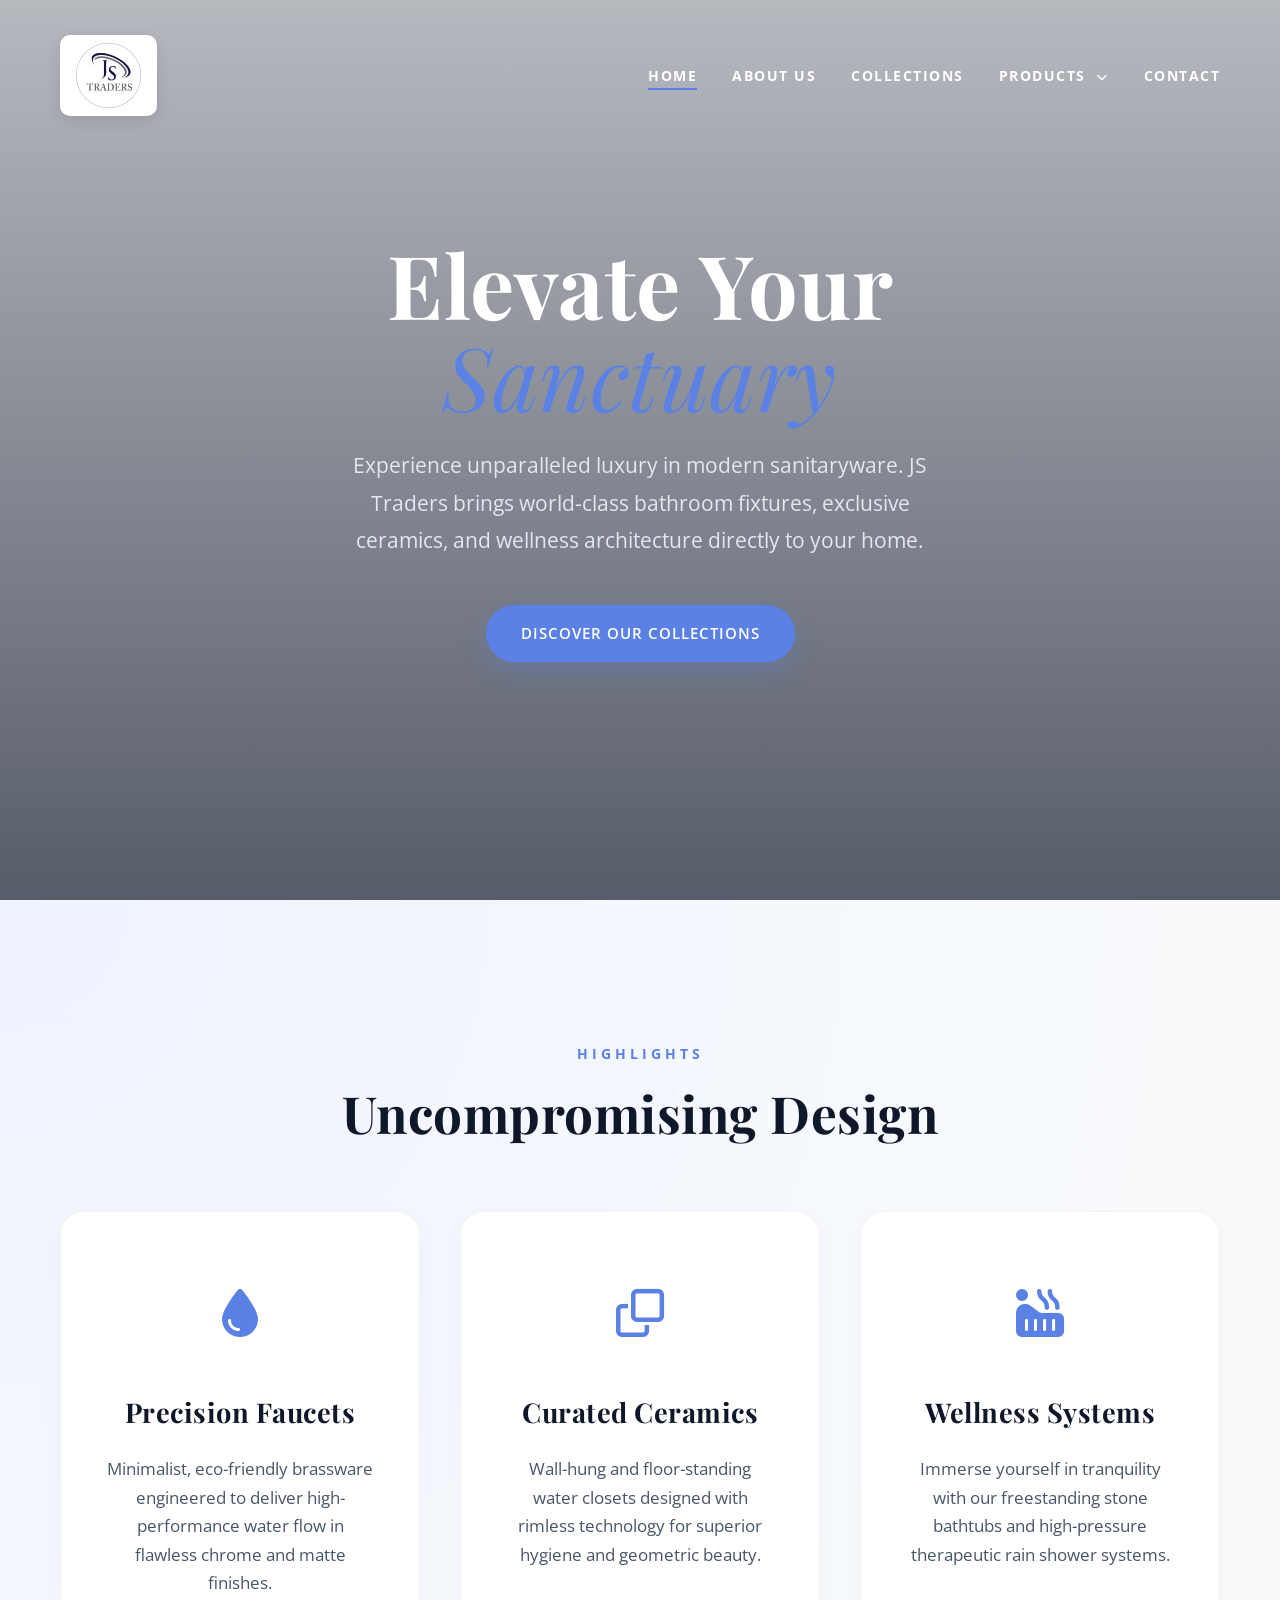
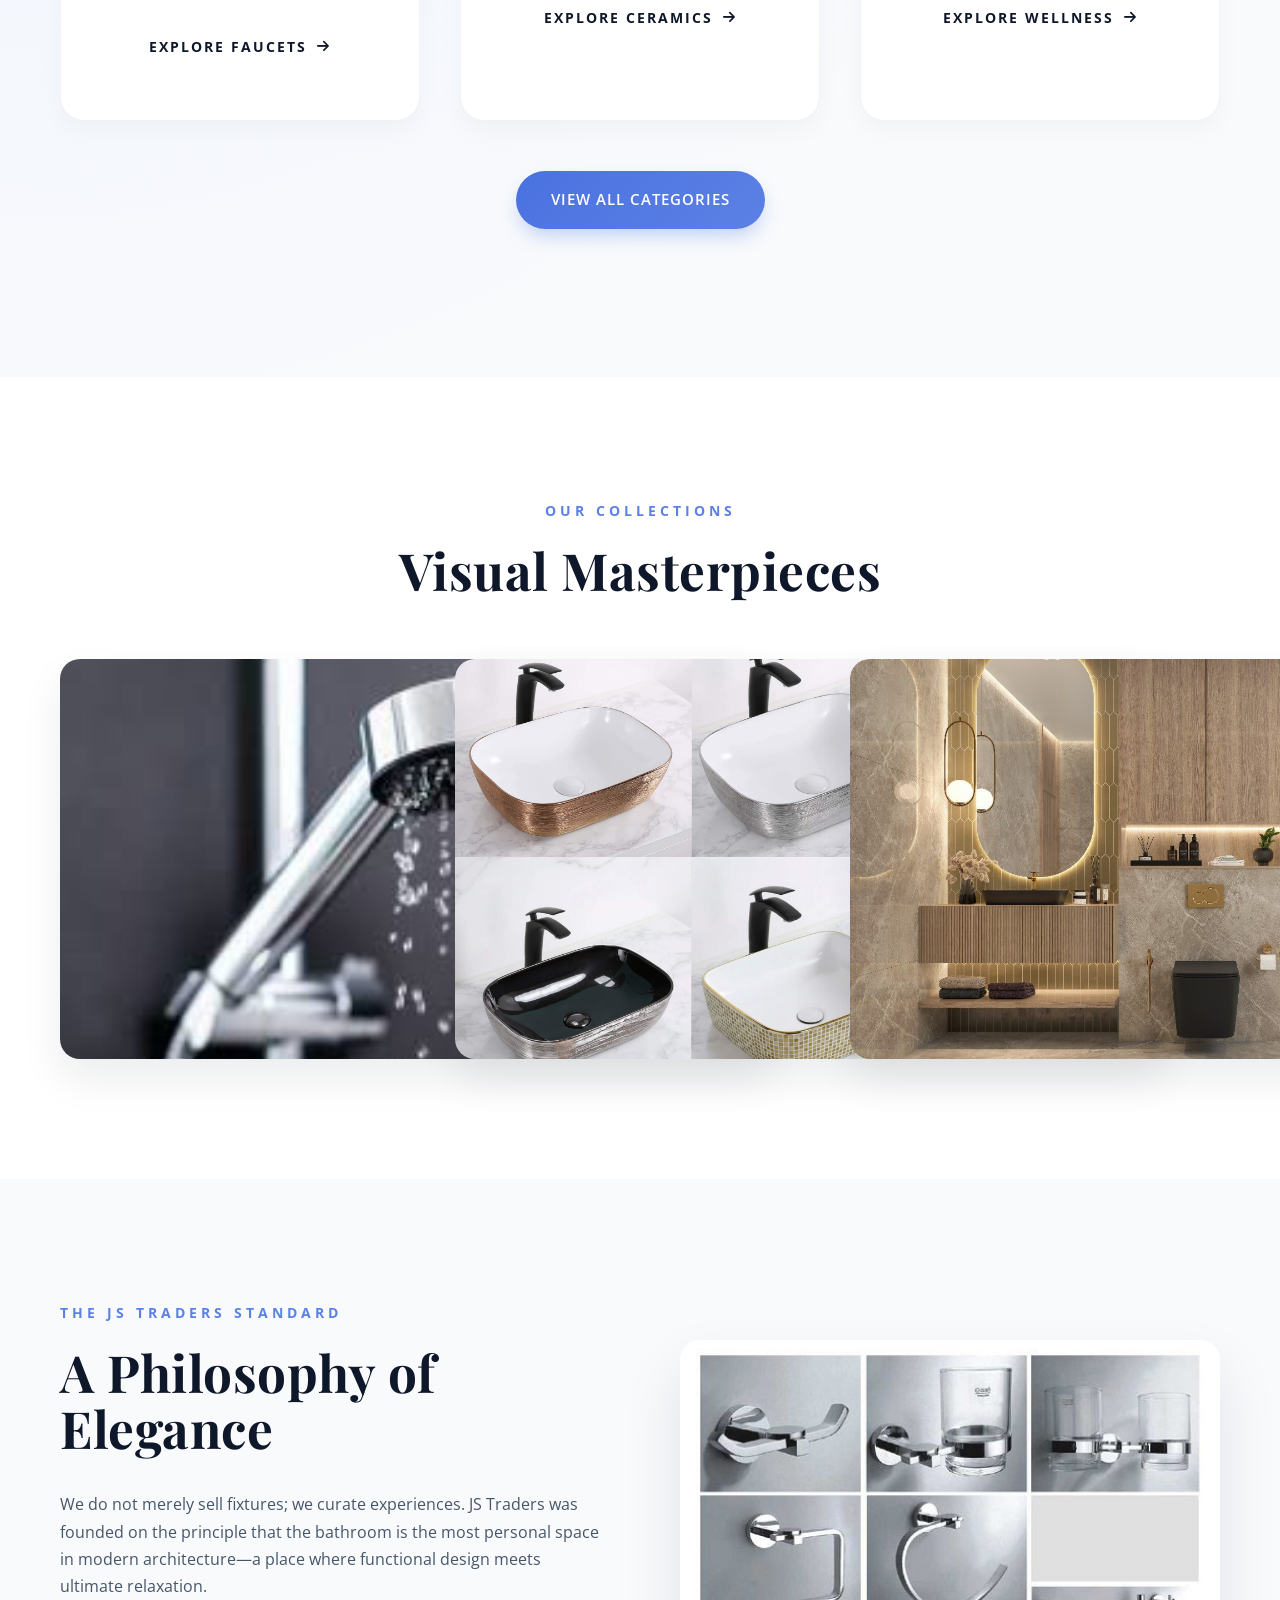
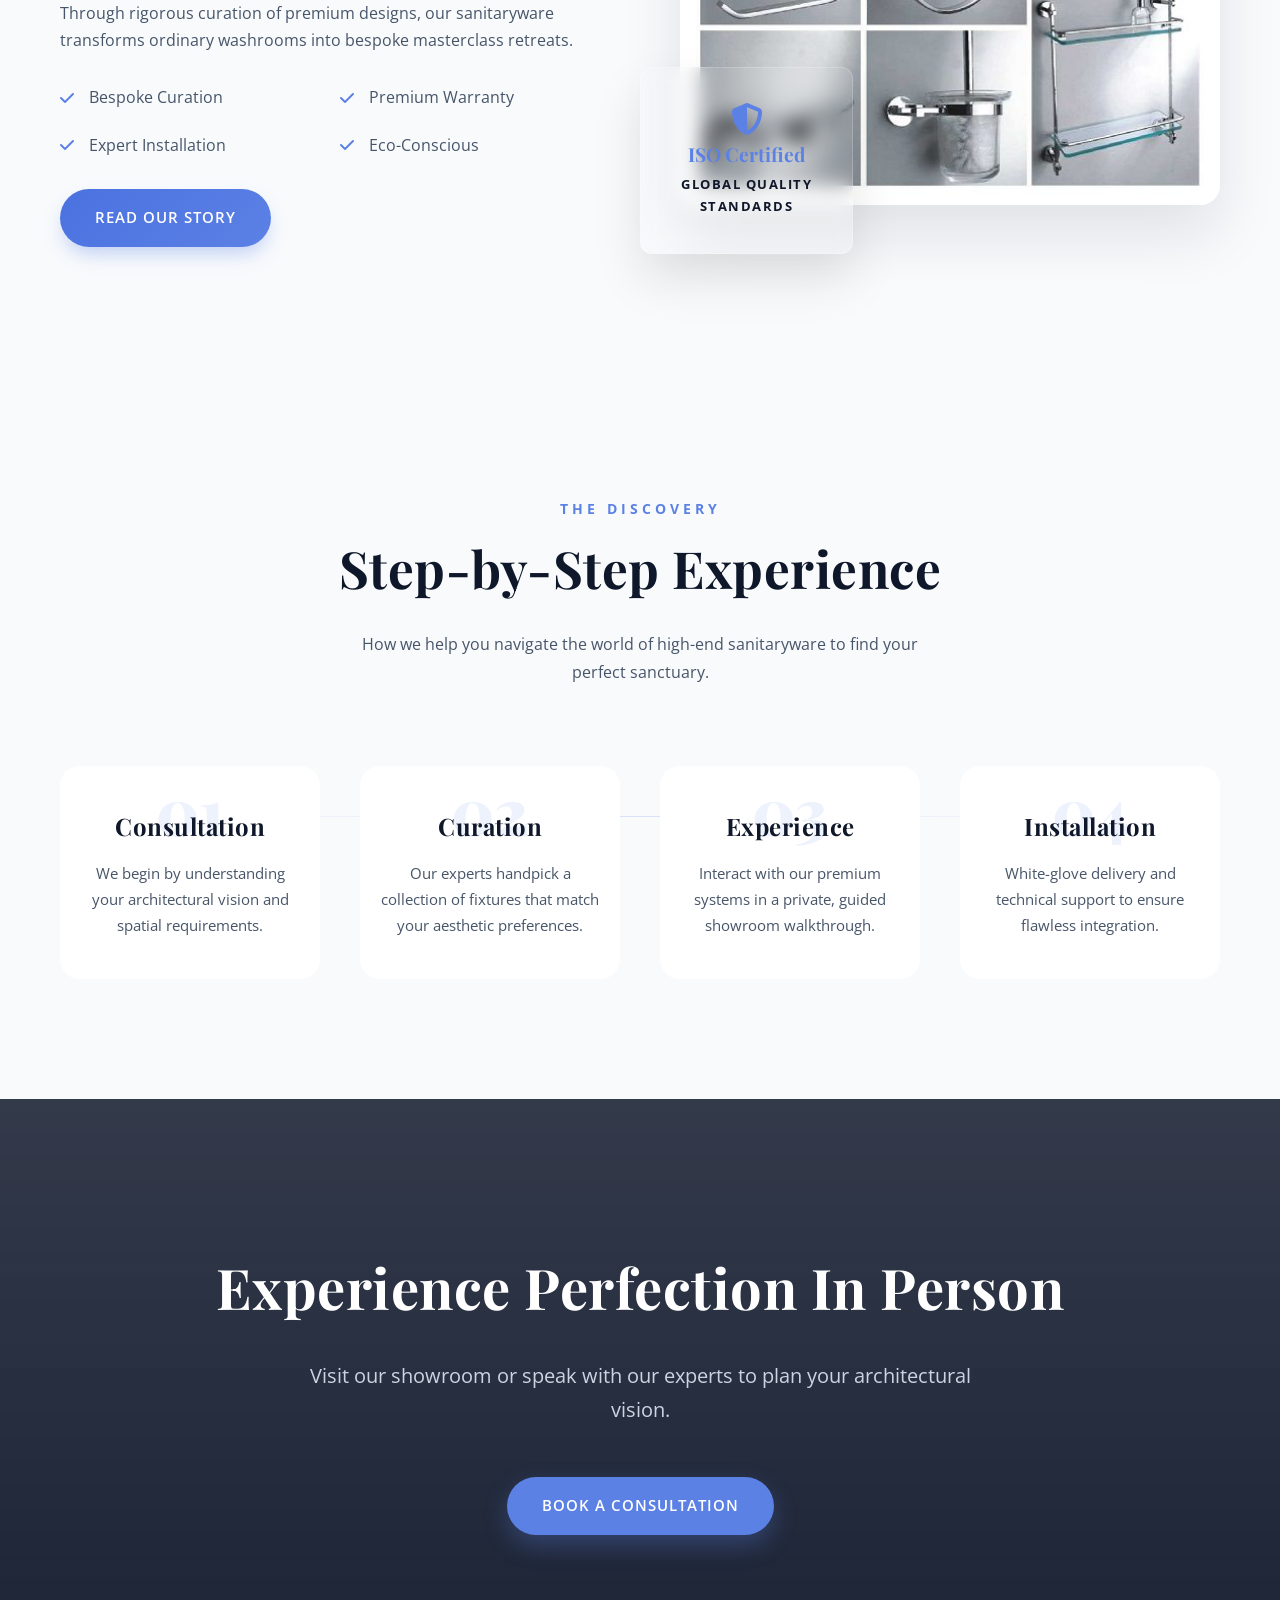
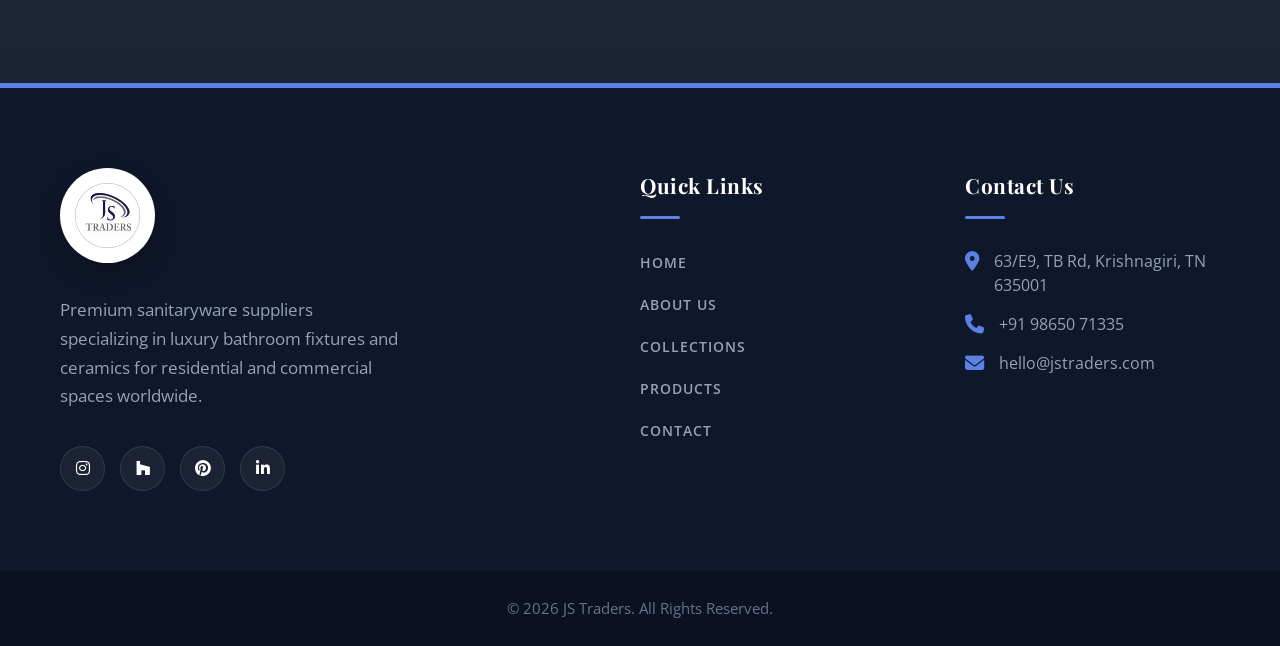
==== commit 38ce1bd0: "changes" ====
--- a/index.html
+++ b/index.html
@@ -62,6 +62,7 @@
 
     </section>
 
+
     <!-- Core Collections Teaser -->
     <section class="explore" id="explore">
         <div class="container">
@@ -71,36 +72,36 @@
             </div>
             <div class="services-grid">
                 <!-- Highlight 1 -->
-                <div class="service-card">
+                <div class="service-card hover-lift">
                     <div class="service-icon">
                         <i class="fa-solid fa-droplet"></i>
                     </div>
                     <h3>Precision Faucets</h3>
                     <p>Minimalist, eco-friendly brassware engineered to deliver high-performance water flow in
                         flawless chrome and matte finishes.</p>
-                    <a href="collections.html" class="service-link">Explore Faucets <i
+                    <a href="faucets.html" class="service-link">Explore Faucets <i
                             class="fa-solid fa-arrow-right"></i></a>
                 </div>
                 <!-- Highlight 2 -->
-                <div class="service-card">
+                <div class="service-card hover-lift">
                     <div class="service-icon">
                         <i class="fa-regular fa-clone"></i>
                     </div>
                     <h3>Curated Ceramics</h3>
                     <p>Wall-hung and floor-standing water closets designed with rimless technology for superior
                         hygiene and geometric beauty.</p>
-                    <a href="collections.html" class="service-link">Explore Ceramics <i
+                    <a href="ceramics.html" class="service-link">Explore Ceramics <i
                             class="fa-solid fa-arrow-right"></i></a>
                 </div>
                 <!-- Highlight 3 -->
-                <div class="service-card">
+                <div class="service-card hover-lift">
                     <div class="service-icon">
                         <i class="fa-solid fa-hot-tub-person"></i>
                     </div>
                     <h3>Wellness Systems</h3>
                     <p>Immerse yourself in tranquility with our freestanding stone bathtubs and high-pressure
                         therapeutic rain shower systems.</p>
-                    <a href="collections.html" class="service-link">Explore Wellness <i
+                    <a href="bathtubs.html" class="service-link">Explore Wellness <i
                             class="fa-solid fa-arrow-right"></i></a>
                 </div>
             </div>
@@ -110,8 +111,56 @@
         </div>
     </section>
 
+    <!-- Visual Category Gallery -->
+    <section class="gallery-section" style="padding: 120px 0;">
+        <div class="container">
+            <div class="section-header text-center" style="margin-bottom: 60px;">
+                <h4 class="section-subtitle">OUR COLLECTIONS</h4>
+                <h2 class="section-title">Visual Masterpieces</h2>
+            </div>
+            <div class="gallery-grid" style="display: grid; grid-template-columns: repeat(3, 1fr); gap: 25px;">
+                <div class="gallery-item reveal-hidden"
+                    style="position: relative; overflow: hidden; border-radius: 20px; height: 400px;">
+                    <img src="images/show2.png" alt="Faucets"
+                        style="width: 100%; height: 100%; object-fit: cover; transition: var(--transition);">
+                    <div class="gallery-overlay"
+                        style="position: absolute; inset: 0; background: linear-gradient(transparent, rgba(15, 23, 42, 0.9)); display: flex; flex-direction: column; justify-content: flex-end; padding: 40px; color: #fff;">
+                        <h3 style="color: #fff; margin-bottom: 10px;">Artistic Faucets</h3>
+                        <a href="faucets.html"
+                            style="color: var(--secondary-color); font-weight: 700; text-transform: uppercase; font-size: 0.8rem; letter-spacing: 1px;">View
+                            Collection</a>
+                    </div>
+                </div>
+                <div class="gallery-item reveal-hidden delay-1"
+                    style="position: relative; overflow: hidden; border-radius: 20px; height: 400px;">
+                    <img src="images/sink.png" alt="Ceramics"
+                        style="width: 100%; height: 100%; object-fit: cover; transition: var(--transition);">
+                    <div class="gallery-overlay"
+                        style="position: absolute; inset: 0; background: linear-gradient(transparent, rgba(15, 23, 42, 0.9)); display: flex; flex-direction: column; justify-content: flex-end; padding: 40px; color: #fff;">
+                        <h3 style="color: #fff; margin-bottom: 10px;">Premium Ceramics</h3>
+                        <a href="ceramics.html"
+                            style="color: var(--secondary-color); font-weight: 700; text-transform: uppercase; font-size: 0.8rem; letter-spacing: 1px;">View
+                            Collection</a>
+                    </div>
+                </div>
+                <div class="gallery-item reveal-hidden delay-2"
+                    style="position: relative; overflow: hidden; border-radius: 20px; height: 400px;">
+                    <img src="images/bath.png" alt="Bathtubs"
+                        style="width: 100%; height: 100%; object-fit: cover; transition: var(--transition);">
+                    <div class="gallery-overlay"
+                        style="position: absolute; inset: 0; background: linear-gradient(transparent, rgba(15, 23, 42, 0.9)); display: flex; flex-direction: column; justify-content: flex-end; padding: 40px; color: #fff;">
+                        <h3 style="color: #fff; margin-bottom: 10px;">Wellness Tubs</h3>
+                        <a href="bathtubs.html"
+                            style="color: var(--secondary-color); font-weight: 700; text-transform: uppercase; font-size: 0.8rem; letter-spacing: 1px;">View
+                            Collection</a>
+                    </div>
+                </div>
+            </div>
+        </div>
+    </section>
+
     <!-- About Section Teaser -->
-    <section class="about" id="about">
+    <section class="about" id="about" style="padding: 120px 0; background-color: var(--bg-card);">
         <div class="container about-container">
             <div class="about-text">
                 <h4 class="section-subtitle">THE JS TRADERS STANDARD</h4>
@@ -121,149 +170,98 @@
                     ultimate relaxation.</p>
                 <p>Through rigorous curation of premium designs, our sanitaryware transforms ordinary
                     washrooms into bespoke masterclass retreats.</p>
-                <a href="about.html" class="btn btn-secondary mt-4">Read Our Story</a>
+                <div class="feature-list"
+                    style="margin: 30px 0; display: grid; grid-template-columns: 1fr 1fr; gap: 20px;">
+                    <div class="feature-item" style="display: flex; align-items: center; gap: 15px;">
+                        <i class="fa-solid fa-check" style="color: var(--secondary-color);"></i>
+                        <span>Bespoke Curation</span>
+                    </div>
+                    <div class="feature-item" style="display: flex; align-items: center; gap: 15px;">
+                        <i class="fa-solid fa-check" style="color: var(--secondary-color);"></i>
+                        <span>Premium Warranty</span>
+                    </div>
+                    <div class="feature-item" style="display: flex; align-items: center; gap: 15px;">
+                        <i class="fa-solid fa-check" style="color: var(--secondary-color);"></i>
+                        <span>Expert Installation</span>
+                    </div>
+                    <div class="feature-item" style="display: flex; align-items: center; gap: 15px;">
+                        <i class="fa-solid fa-check" style="color: var(--secondary-color);"></i>
+                        <span>Eco-Conscious</span>
+                    </div>
+                </div>
+                <a href="about.html" class="btn btn-secondary">Read Our Story</a>
             </div>
             <div class="about-image-wrapper">
-                <img src="https://images.unsplash.com/photo-1584622650111-993a426fbf0a?ixlib=rb-4.0.3&auto=format&fit=crop&w=1000&q=80"
-                    alt="Luxury Modern Bathroom" class="about-img">
-                <div class="experience-badge">
-                    <span class="years">Premium</span>
-                    <span class="text">Bespoke<br>Quality</span>
-                </div>
-            </div>
-        </div>
-    </section>
-
-    <!-- Featured Gallery Project -->
-    <section class="featured-project" id="gallery">
+                <img src="images/access.png" alt="Luxury Modern Bathroom" class="about-img shadow-premium">
+                <div class="experience-badge glass" style="border: 1px solid rgba(255,255,255,0.2);">
+                    <i class="fa-solid fa-shield-halved"
+                        style="font-size: 2rem; color: var(--secondary-color); margin-bottom: 10px; display: block;"></i>
+                    <span class="years" style="font-size: 1.2rem;">ISO Certified</span>
+                    <span class="text">Global Quality<br>Standards</span>
+                </div>
+            </div>
+        </div>
+    </section>
+
+
+
+
+    <!-- Discovery Process Section -->
+    <section class="process-section" style="padding: 120px 0; background-color: var(--bg-card);">
         <div class="container">
-            <div class="section-header text-center">
-                <h4 class="section-subtitle">BRAND PILLARS</h4>
-                <h2 class="section-title">Experience the Excellence</h2>
-            </div>
-        </div>
-        <div class="excellence-carousel-wrapper" style="margin-top: 50px;">
-            <div class="excellence-carousel-content">
-                <!-- Card 1 -->
-                <div class="excellence-card">
-                    <div class="excellence-card-img">
-                        <img src="https://images.unsplash.com/photo-1616486029423-aaa4789e8c9a?auto=format&fit=crop&w=800&q=80"
-                            alt="Geometric Perfection">
-                    </div>
-                    <div class="excellence-card-text">
-                        <h3>Geometric Perfection</h3>
-                        <p>Where precise engineering meets artistic vision to create fixtures that are as functional as
-                            they are beautiful.</p>
-                    </div>
-                </div>
-                <!-- Card 2 -->
-                <div class="excellence-card">
-                    <div class="excellence-card-img">
-                        <img src="https://images.unsplash.com/photo-1584622650111-993a426fbf0a?auto=format&fit=crop&w=800&q=80"
-                            alt="Sustainable Luxury">
-                    </div>
-                    <div class="excellence-card-text">
-                        <h3>Sustainable Luxury</h3>
-                        <p>Our commitment to eco-conscious materials ensures high-end performance without environmental
-                            compromise.</p>
-                    </div>
-                </div>
-                <!-- Card 3 -->
-                <div class="excellence-card">
-                    <div class="excellence-card-img">
-                        <img src="https://images.unsplash.com/photo-1507089947368-19c1da9775ae?auto=format&fit=crop&w=800&q=80"
-                            alt="Smart Living">
-                    </div>
-                    <div class="excellence-card-text">
-                        <h3>Smart Living</h3>
-                        <p>Intelligent technology integrated into your sanctuary, providing touchless comfort and
-                            efficiency.</p>
-                    </div>
-                </div>
-                <!-- Card 4 -->
-                <div class="excellence-card">
-                    <div class="excellence-card-img">
-                        <img src="https://images.unsplash.com/photo-1600566752355-35792bedcfea?auto=format&fit=crop&w=800&q=80"
-                            alt="Timeless Aesthetics">
-                    </div>
-                    <div class="excellence-card-text">
-                        <h3>Timeless Aesthetics</h3>
-                        <p>Curated designs that remain relevant for generations, transcending fleeting trends in
-                            bathroom architecture.</p>
-                    </div>
-                </div>
-                <!-- Card 5 -->
-                <div class="excellence-card">
-                    <div class="excellence-card-img">
-                        <img src="https://images.unsplash.com/photo-1620626011761-996317b8d101?auto=format&fit=crop&w=800&q=80"
-                            alt="Architectural Flow">
-                    </div>
-                    <div class="excellence-card-text">
-                        <h3>Architectural Flow</h3>
-                        <p>Fixtures designed to complement the natural rhythm and space of modern high-end residences.
-                        </p>
-                    </div>
-                </div>
-
-                <!-- Duplicate Cards for Seamless Loop -->
-                <div class="excellence-card">
-                    <div class="excellence-card-img">
-                        <img src="https://images.unsplash.com/photo-1616486029423-aaa4789e8c9a?auto=format&fit=crop&w=800&q=80"
-                            alt="Geometric Perfection">
-                    </div>
-                    <div class="excellence-card-text">
-                        <h3>Geometric Perfection</h3>
-                        <p>Where precise engineering meets artistic vision to create fixtures that are as functional as
-                            they are beautiful.</p>
-                    </div>
-                </div>
-                <div class="excellence-card">
-                    <div class="excellence-card-img">
-                        <img src="https://images.unsplash.com/photo-1584622650111-993a426fbf0a?auto=format&fit=crop&w=800&q=80"
-                            alt="Sustainable Luxury">
-                    </div>
-                    <div class="excellence-card-text">
-                        <h3>Sustainable Luxury</h3>
-                        <p>Our commitment to eco-conscious materials ensures high-end performance without environmental
-                            compromise.</p>
-                    </div>
-                </div>
-                <div class="excellence-card">
-                    <div class="excellence-card-img">
-                        <img src="https://images.unsplash.com/photo-1507089947368-19c1da9775ae?auto=format&fit=crop&w=800&q=80"
-                            alt="Smart Living">
-                    </div>
-                    <div class="excellence-card-text">
-                        <h3>Smart Living</h3>
-                        <p>Intelligent technology integrated into your sanctuary, providing touchless comfort and
-                            efficiency.</p>
-                    </div>
-                </div>
-                <div class="excellence-card">
-                    <div class="excellence-card-img">
-                        <img src="https://images.unsplash.com/photo-1600566752355-35792bedcfea?auto=format&fit=crop&w=800&q=80"
-                            alt="Timeless Aesthetics">
-                    </div>
-                    <div class="excellence-card-text">
-                        <h3>Timeless Aesthetics</h3>
-                        <p>Curated designs that remain relevant for generations, transcending fleeting trends in
-                            bathroom architecture.</p>
-                    </div>
-                </div>
-                <div class="excellence-card">
-                    <div class="excellence-card-img">
-                        <img src="https://images.unsplash.com/photo-1620626011761-996317b8d101?auto=format&fit=crop&w=800&q=80"
-                            alt="Architectural Flow">
-                    </div>
-                    <div class="excellence-card-text">
-                        <h3>Architectural Flow</h3>
-                        <p>Fixtures designed to complement the natural rhythm and space of modern high-end residences.
-                        </p>
-                    </div>
-                </div>
-            </div>
-        </div>
-    </section>
+            <div class="section-header text-center" style="margin-bottom: 80px;">
+                <h4 class="section-subtitle">THE DISCOVERY</h4>
+                <h2 class="section-title">Step-by-Step Experience</h2>
+                <p style="max-width: 600px; margin: 0 auto;">How we help you navigate the world of high-end sanitaryware
+                    to find your perfect sanctuary.</p>
+            </div>
+            <div class="process-grid"
+                style="display: grid; grid-template-columns: repeat(4, 1fr); gap: 40px; position: relative;">
+                <div class="process-item text-center hover-lift"
+                    style="padding: 40px 20px; border-radius: 20px; background: #fff;">
+                    <div class="process-num"
+                        style="font-size: 4rem; font-family: var(--font-heading); color: rgba(92, 129, 229, 0.1); position: absolute; top: -10px; left: 50%; transform: translateX(-50%); font-weight: 900; z-index: 0;">
+                        01</div>
+                    <div style="position: relative; z-index: 1;">
+                        <h3 style="margin-bottom: 15px;">Consultation</h3>
+                        <p>We begin by understanding your architectural vision and spatial requirements.</p>
+                    </div>
+                </div>
+                <div class="process-item text-center hover-lift"
+                    style="padding: 40px 20px; border-radius: 20px; background: #fff;">
+                    <div class="process-num"
+                        style="font-size: 4rem; font-family: var(--font-heading); color: rgba(92, 129, 229, 0.1); position: absolute; top: -10px; left: 50%; transform: translateX(-50%); font-weight: 900; z-index: 0;">
+                        02</div>
+                    <div style="position: relative; z-index: 1;">
+                        <h3 style="margin-bottom: 15px;">Curation</h3>
+                        <p>Our experts handpick a collection of fixtures that match your aesthetic preferences.</p>
+                    </div>
+                </div>
+                <div class="process-item text-center hover-lift"
+                    style="padding: 40px 20px; border-radius: 20px; background: #fff;">
+                    <div class="process-num"
+                        style="font-size: 4rem; font-family: var(--font-heading); color: rgba(92, 129, 229, 0.1); position: absolute; top: -10px; left: 50%; transform: translateX(-50%); font-weight: 900; z-index: 0;">
+                        03</div>
+                    <div style="position: relative; z-index: 1;">
+                        <h3 style="margin-bottom: 15px;">Experience</h3>
+                        <p>Interact with our premium systems in a private, guided showroom walkthrough.</p>
+                    </div>
+                </div>
+                <div class="process-item text-center hover-lift"
+                    style="padding: 40px 20px; border-radius: 20px; background: #fff;">
+                    <div class="process-num"
+                        style="font-size: 4rem; font-family: var(--font-heading); color: rgba(92, 129, 229, 0.1); position: absolute; top: -10px; left: 50%; transform: translateX(-50%); font-weight: 900; z-index: 0;">
+                        04</div>
+                    <div style="position: relative; z-index: 1;">
+                        <h3 style="margin-bottom: 15px;">Installation</h3>
+                        <p>White-glove delivery and technical support to ensure flawless integration.</p>
+                    </div>
+                </div>
+            </div>
+        </div>
+    </section>
+
+
 
     <!-- Call to Action -->
     <section class="cta">
--- a/style.css
+++ b/style.css
@@ -813,6 +813,69 @@
     margin-inline: auto;
 }
 
+/* Stats Section Styles */
+.stats-grid {
+    padding: 20px 0;
+}
+
+.stat-item h3 {
+    font-family: var(--font-heading);
+    font-weight: 700;
+}
+
+/* Process Section Styles */
+.process-grid {
+    counter-reset: process-counter;
+}
+
+.process-item {
+    position: relative;
+    padding-top: 40px;
+}
+
+.process-item h3 {
+    font-size: 1.5rem;
+    color: var(--primary-color);
+}
+
+.process-item p {
+    font-size: 0.95rem;
+    color: var(--text-color);
+}
+
+/* Testimonials Section Styles */
+.testimonial-content p {
+    font-size: 1.8rem;
+    line-height: 1.5;
+}
+
+@media (max-width: 768px) {
+    .stats-grid {
+        grid-template-columns: repeat(2, 1fr) !important;
+        gap: 40px !important;
+    }
+    
+    .process-grid {
+        grid-template-columns: 1fr !important;
+        gap: 60px !important;
+    }
+    
+    .process-num {
+        font-size: 3rem !important;
+        top: -20px !important;
+    }
+    
+    .testimonial-content p {
+        font-size: 1.4rem !important;
+    }
+}
+
+@media (max-width: 480px) {
+    .stats-grid {
+        grid-template-columns: 1fr !important;
+    }
+}
+
 /* Footer Deep Integration */
 .footer {
     background-color: var(--primary-color);
@@ -1126,8 +1189,107 @@
     transition-delay: 0.4s;
 }
 
+/* Marquee Animation */
+@keyframes scroll {
+    0% {
+        transform: translateX(0);
+    }
+    100% {
+        transform: translateX(calc(-450px * 4 - 30px * 4));
+    }
+}
+
+.marquee-track:hover {
+    animation-play-state: paused;
+}
+
+.excellence-card {
+    transition: var(--transition);
+}
+
+.excellence-card:hover {
+    transform: scale(1.05);
+    box-shadow: 0 30px 60px rgba(15, 23, 42, 0.2);
+}
+
+.excellence-card img {
+    transition: transform 0.8s cubic-bezier(0.16, 1, 0.3, 1);
+}
+
+.excellence-card:hover img {
+    transform: scale(1.1);
+}
+
+/* Advanced Design Utilities */
+.glass {
+    background: rgba(255, 255, 255, 0.05);
+    backdrop-filter: blur(10px);
+    -webkit-backdrop-filter: blur(10px);
+    border: 1px solid rgba(255, 255, 255, 0.1);
+}
+
+.glass-dark {
+    background: rgba(15, 23, 42, 0.7);
+    backdrop-filter: blur(15px);
+    -webkit-backdrop-filter: blur(15px);
+    border: 1px solid rgba(255, 255, 255, 0.05);
+}
+
+.shadow-premium {
+    box-shadow: 0 30px 60px rgba(15, 23, 42, 0.1);
+}
+
+.hover-lift {
+    transition: var(--transition);
+}
+
+.hover-lift:hover {
+    transform: translateY(-10px);
+    box-shadow: 0 40px 80px rgba(15, 23, 42, 0.15);
+}
+
+/* Refining Stats Section */
+.stats-section {
+    position: relative;
+    overflow: hidden;
+}
+
+.stats-section::before {
+    content: '';
+    position: absolute;
+    top: 0;
+    left: 0;
+    width: 100%;
+    height: 100%;
+    background: radial-gradient(circle at center, rgba(92, 129, 229, 0.15), transparent 70%);
+    pointer-events: none;
+}
+
+.stat-item h3 {
+    text-shadow: 0 10px 20px rgba(92, 129, 229, 0.3);
+}
+
+/* Refining Process Section */
+.process-section {
+    position: relative;
+}
+
+.process-grid::before {
+    content: '';
+    position: absolute;
+    top: 50px;
+    left: 10%;
+    right: 10%;
+    height: 1px;
+    background: linear-gradient(to right, transparent, rgba(92, 129, 229, 0.2), transparent);
+    z-index: 0;
+}
+
 /* Responsive Overrides */
 @media (max-width: 992px) {
+    .process-grid::before {
+        display: none;
+    }
 
     .about-container,
     .featured-container {
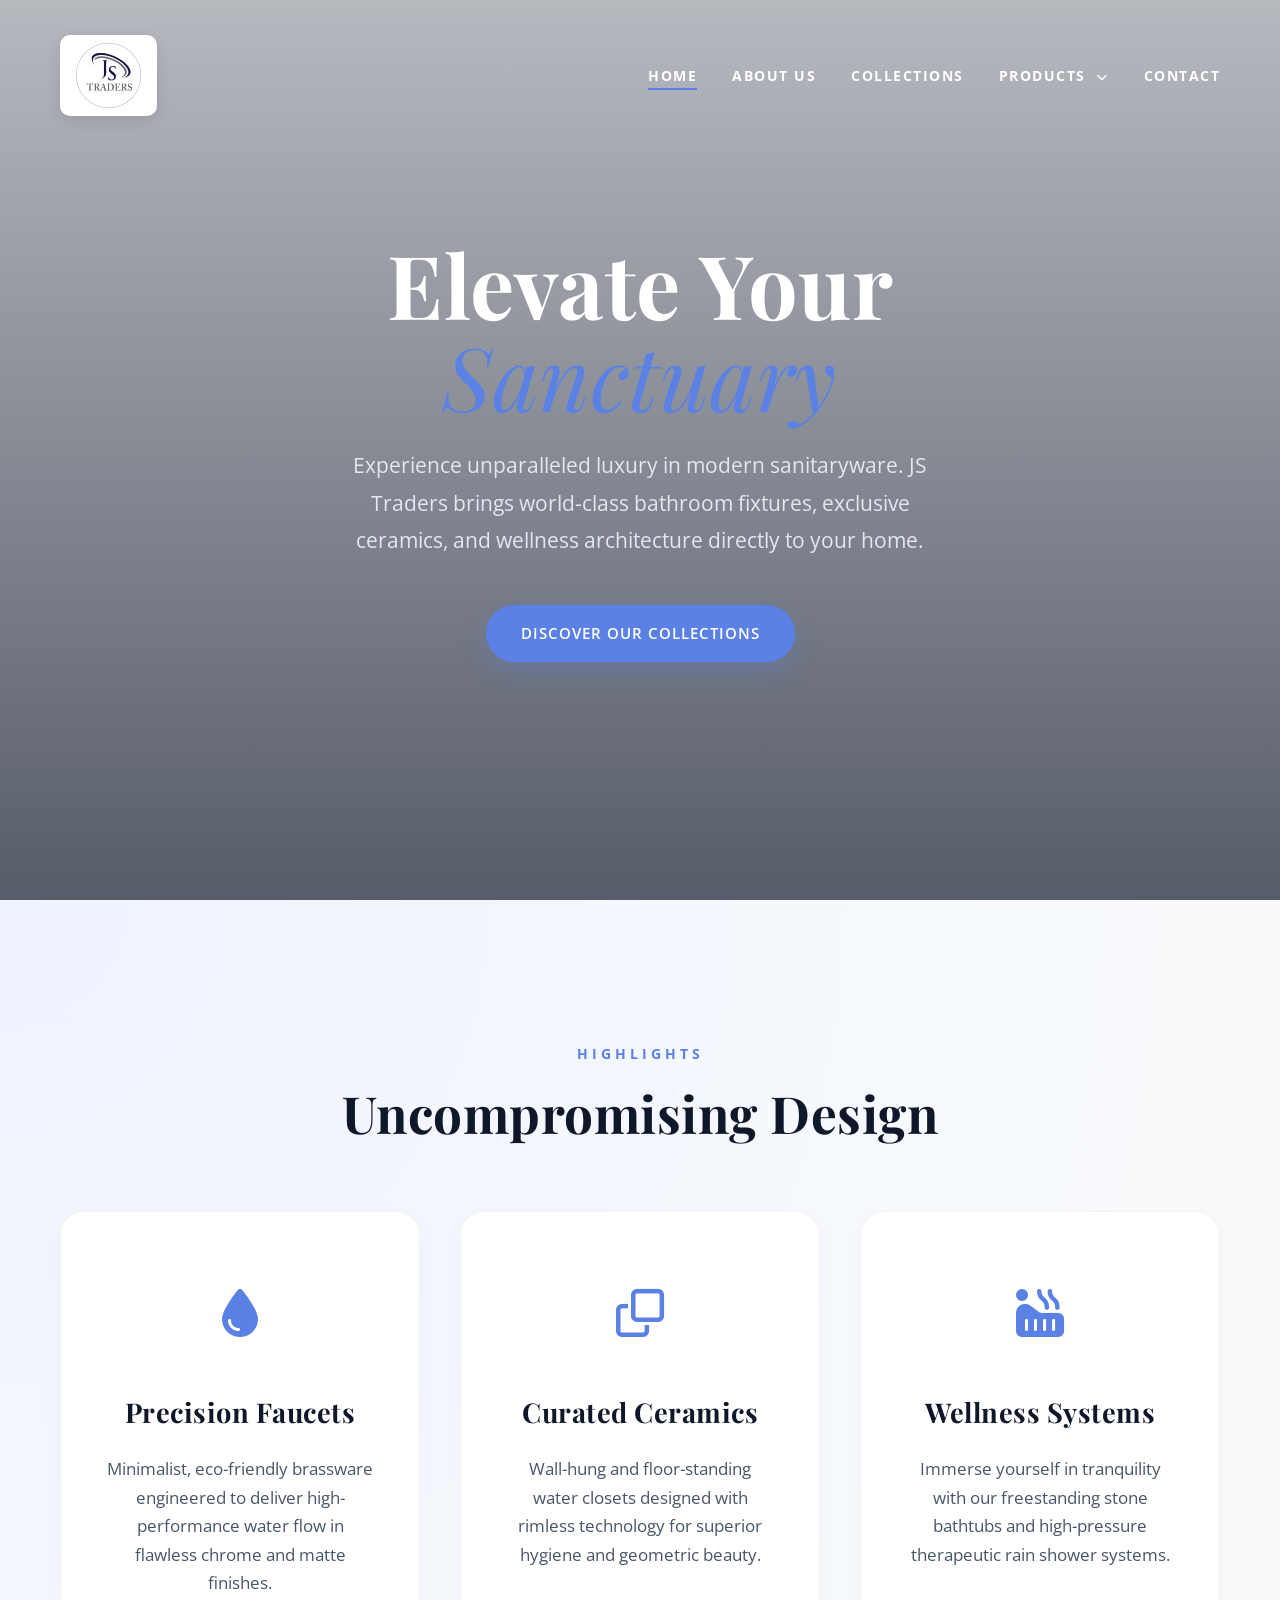
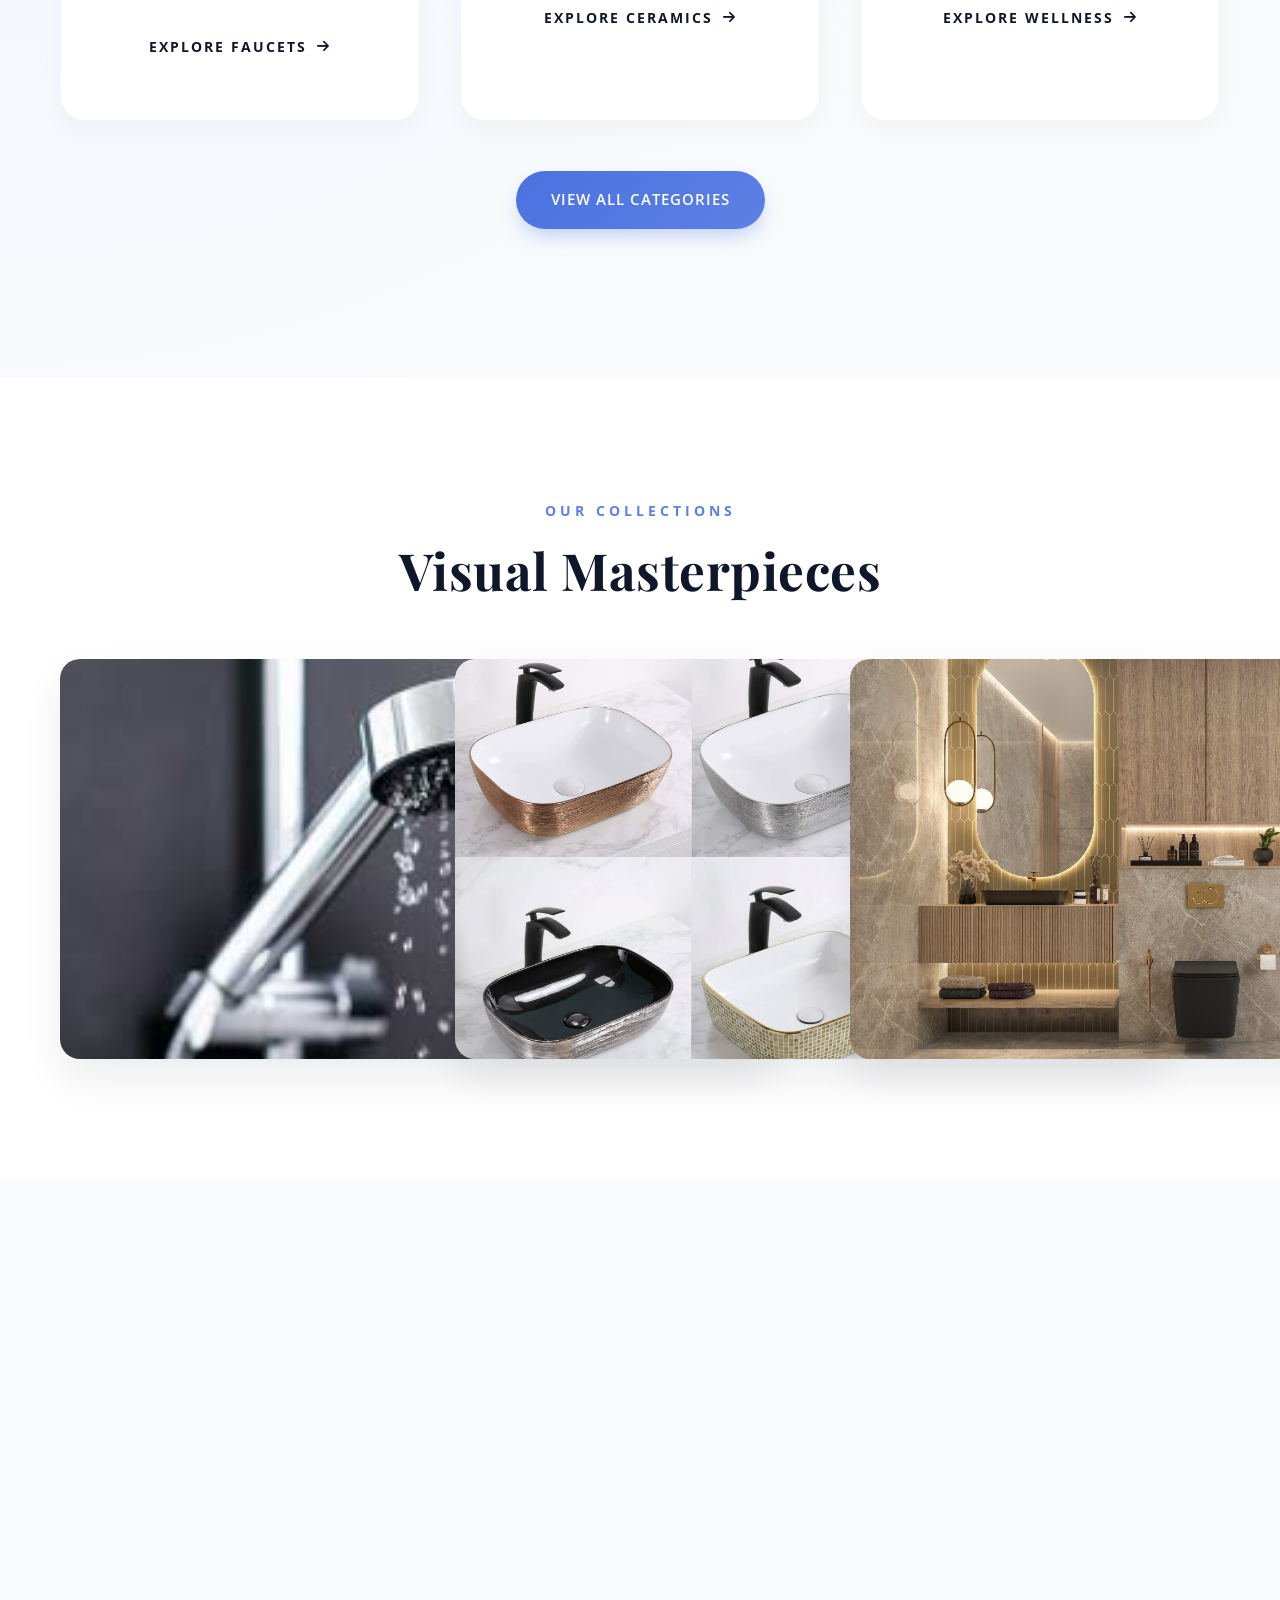
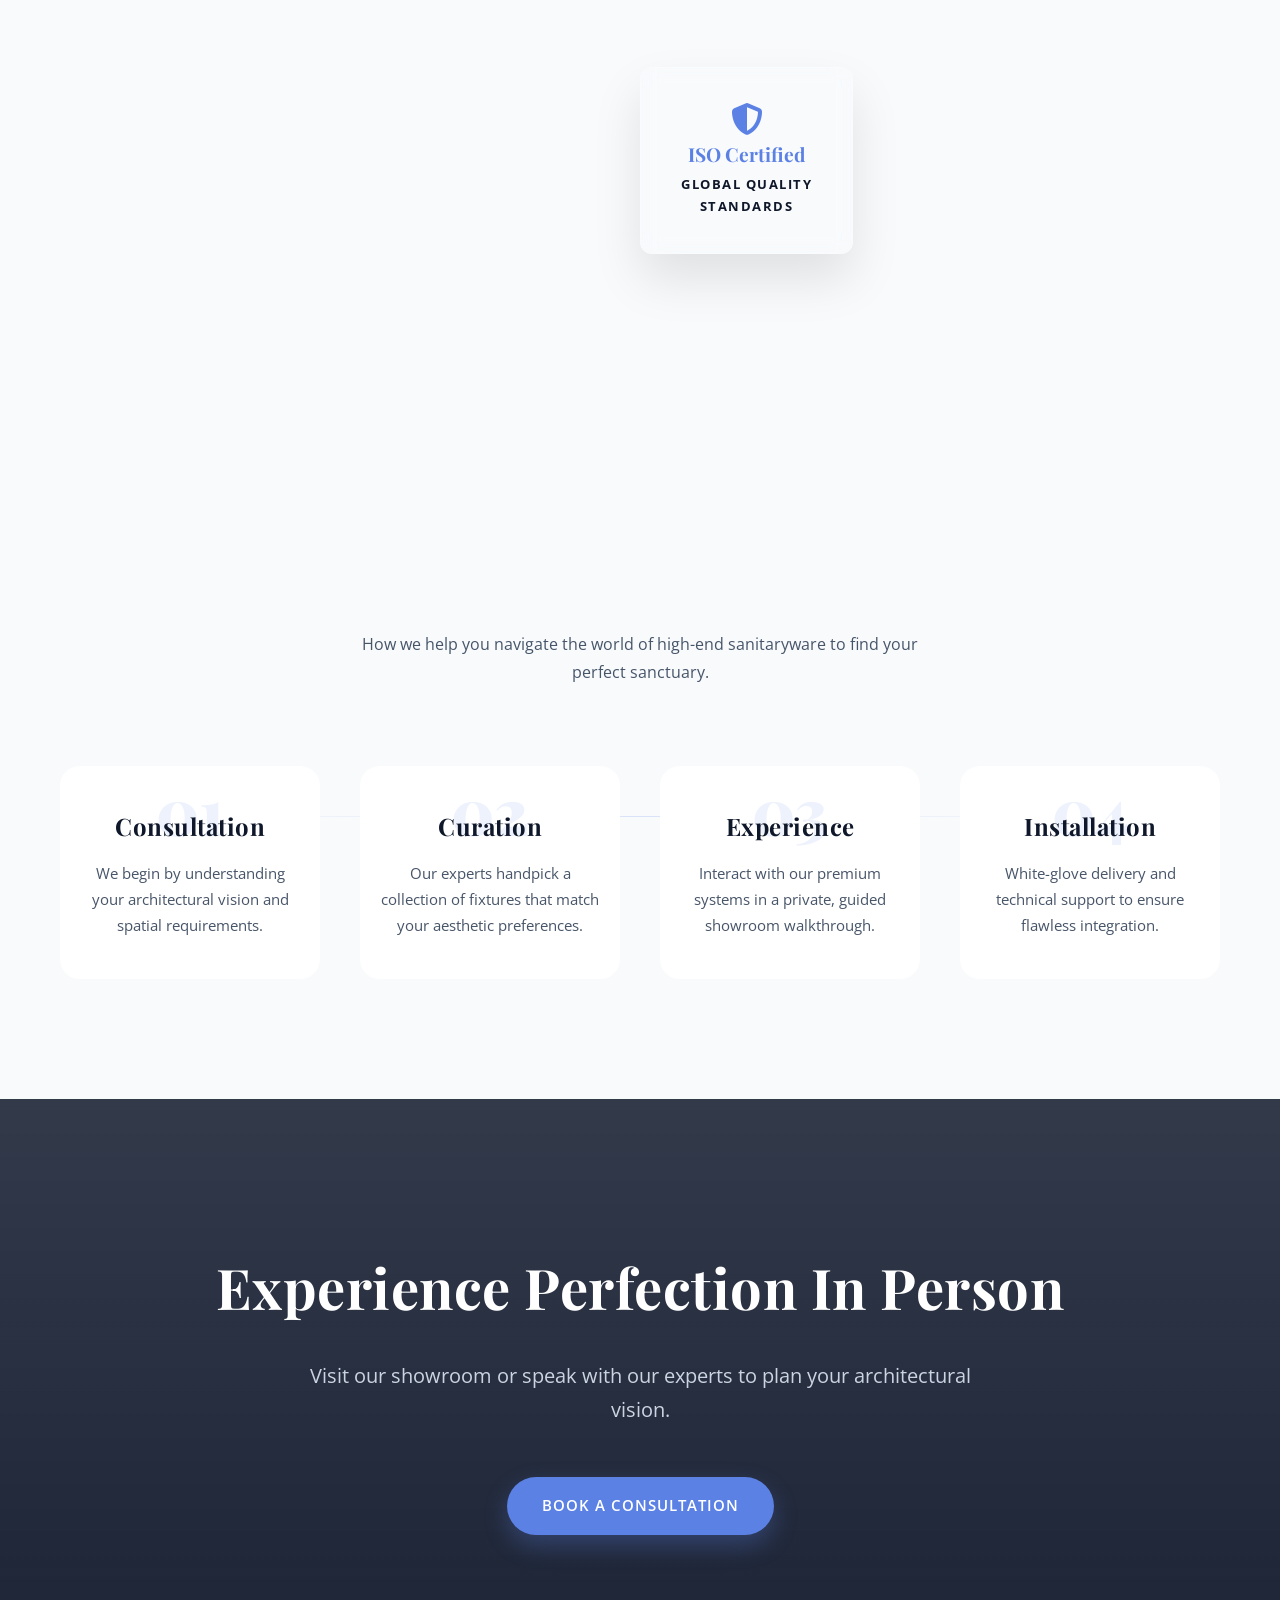
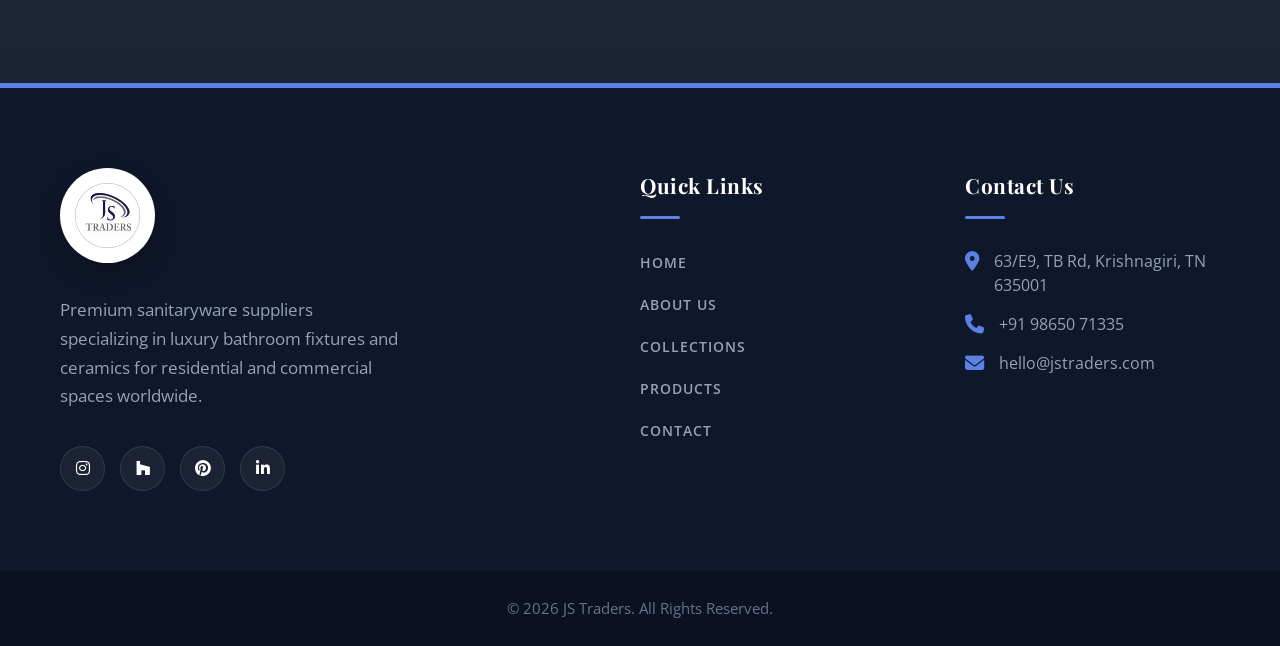
==== commit b9dd2c26: "changes" ====
--- a/index.html
+++ b/index.html
@@ -41,6 +41,12 @@
                 </ul>
             </nav>
 
+            <div class="menu-toggle" id="menu-toggle">
+                <span class="bar"></span>
+                <span class="bar"></span>
+                <span class="bar"></span>
+            </div>
+
         </div>
     </header>
 
--- a/style.css
+++ b/style.css
@@ -1285,7 +1285,14 @@
     z-index: 0;
 }
 
-/* Responsive Overrides */
+/* --- COMPREHENSIVE RESPONSIVE SYSTEM --- */
+
+@media (max-width: 1200px) {
+    .container {
+        max-width: 95%;
+    }
+}
+
 @media (max-width: 992px) {
     .process-grid::before {
         display: none;
@@ -1293,24 +1300,38 @@
 
     .about-container,
     .featured-container {
-        grid-template-columns: 1fr;
-    }
-
-    .featured-image {
+        grid-template-columns: 1fr !important;
+        gap: 50px !important;
+    }
+
+    .featured-image, .about-image-wrapper {
         order: -1;
     }
 
-    .services-grid {
-        grid-template-columns: repeat(2, 1fr);
+    .services-grid, .gallery-grid, .stats-grid, .process-grid, .specs-grid {
+        grid-template-columns: repeat(2, 1fr) !important;
+        gap: 30px !important;
     }
 
     .hero-title {
-        font-size: 4rem;
+        font-size: 3.5rem;
     }
 
     .contact-layout {
         grid-template-columns: 1fr;
         gap: 40px;
+    }
+
+    .dropdown-menu {
+        min-width: 100% !important;
+        grid-template-columns: 1fr !important;
+        gap: 0 !important;
+        padding: 0 !important;
+        display: none;
+    }
+
+    .dropdown.active .dropdown-menu {
+        display: block !important;
     }
 }
 
@@ -1345,12 +1366,30 @@
     }
 
     .menu-toggle {
+        display: none;
+        flex-direction: column;
+        justify-content: space-between;
+        width: 30px;
+        height: 21px;
+        cursor: pointer;
+        z-index: 1000;
+    }
+
+    .bar {
+        width: 100%;
+        height: 3px;
+        background-color: var(--primary-color);
+        border-radius: 10px;
+        transition: all 0.3s ease;
+    }
+
+    .menu-toggle {
         display: flex;
     }
 
     .menu-toggle.active .bar:nth-child(1) {
-        transform: translateY(8px) rotate(45deg);
-        background-color: #fff !important;
+        transform: translateY(9px) rotate(45deg);
+        background-color: #fff;
     }
 
     .menu-toggle.active .bar:nth-child(2) {
@@ -1358,63 +1397,75 @@
     }
 
     .menu-toggle.active .bar:nth-child(3) {
-        transform: translateY(-8px) rotate(-45deg);
-        background-color: #fff !important;
-    }
-
-    .services-grid {
-        grid-template-columns: 1fr;
+        transform: translateY(-9px) rotate(-45deg);
+        background-color: #fff;
+    }
+
+    .services-grid, .gallery-grid, .process-grid, .stats-grid, .specs-grid {
+        grid-template-columns: 1fr !important;
+    }
+
+    .partners-grid {
+        gap: 40px !important;
     }
 
     .footer-grid {
         grid-template-columns: 1fr;
         gap: 50px;
+        text-align: center;
+    }
+
+    .contact-info li {
+        justify-content: center;
+    }
+
+    .social-links {
+        justify-content: center;
     }
 
     .hero-title {
-        font-size: 3.2rem;
+        font-size: 2.8rem;
     }
 
     .section-title {
-        font-size: 2.5rem;
+        font-size: 2.2rem;
+    }
+
+    .marquee-track {
+        animation-duration: 20s !important;
+    }
+
+    .excellence-card {
+        width: 300px !important;
+        height: 400px !important;
+    }
+
+    @keyframes scroll {
+        0% { transform: translateX(0); }
+        100% { transform: translateX(calc(-300px * 4 - 30px * 4)); }
     }
 }
 
 @media (max-width: 480px) {
     .hero-title {
-        font-size: 2.5rem;
+        font-size: 2.2rem;
     }
 
     .section-title {
-        font-size: 2rem;
+        font-size: 1.8rem;
     }
 
     .container {
-        padding: 0 20px;
-    }
-
-    .gallery-grid {
-        grid-template-columns: 1fr;
+        padding: 0 15px;
     }
 
     .hero-subtitle {
-        font-size: 1rem;
-    }
-}
-
-/* Mobile Adjustments for Dropdown Grid */
-@media (max-width: 992px) {
-    .dropdown-menu {
-        min-width: 100% !important;
-        grid-template-columns: 1fr !important;
-        gap: 0 !important;
-        padding: 0 !important;
-        display: none;
-        /* Controlled by JS */
-    }
-
-    .dropdown.active .dropdown-menu {
-        display: block !important;
+        font-size: 0.95rem;
+    }
+
+    .btn {
+        width: 100%;
+        padding: 15px 30px;
     }
 }
 
